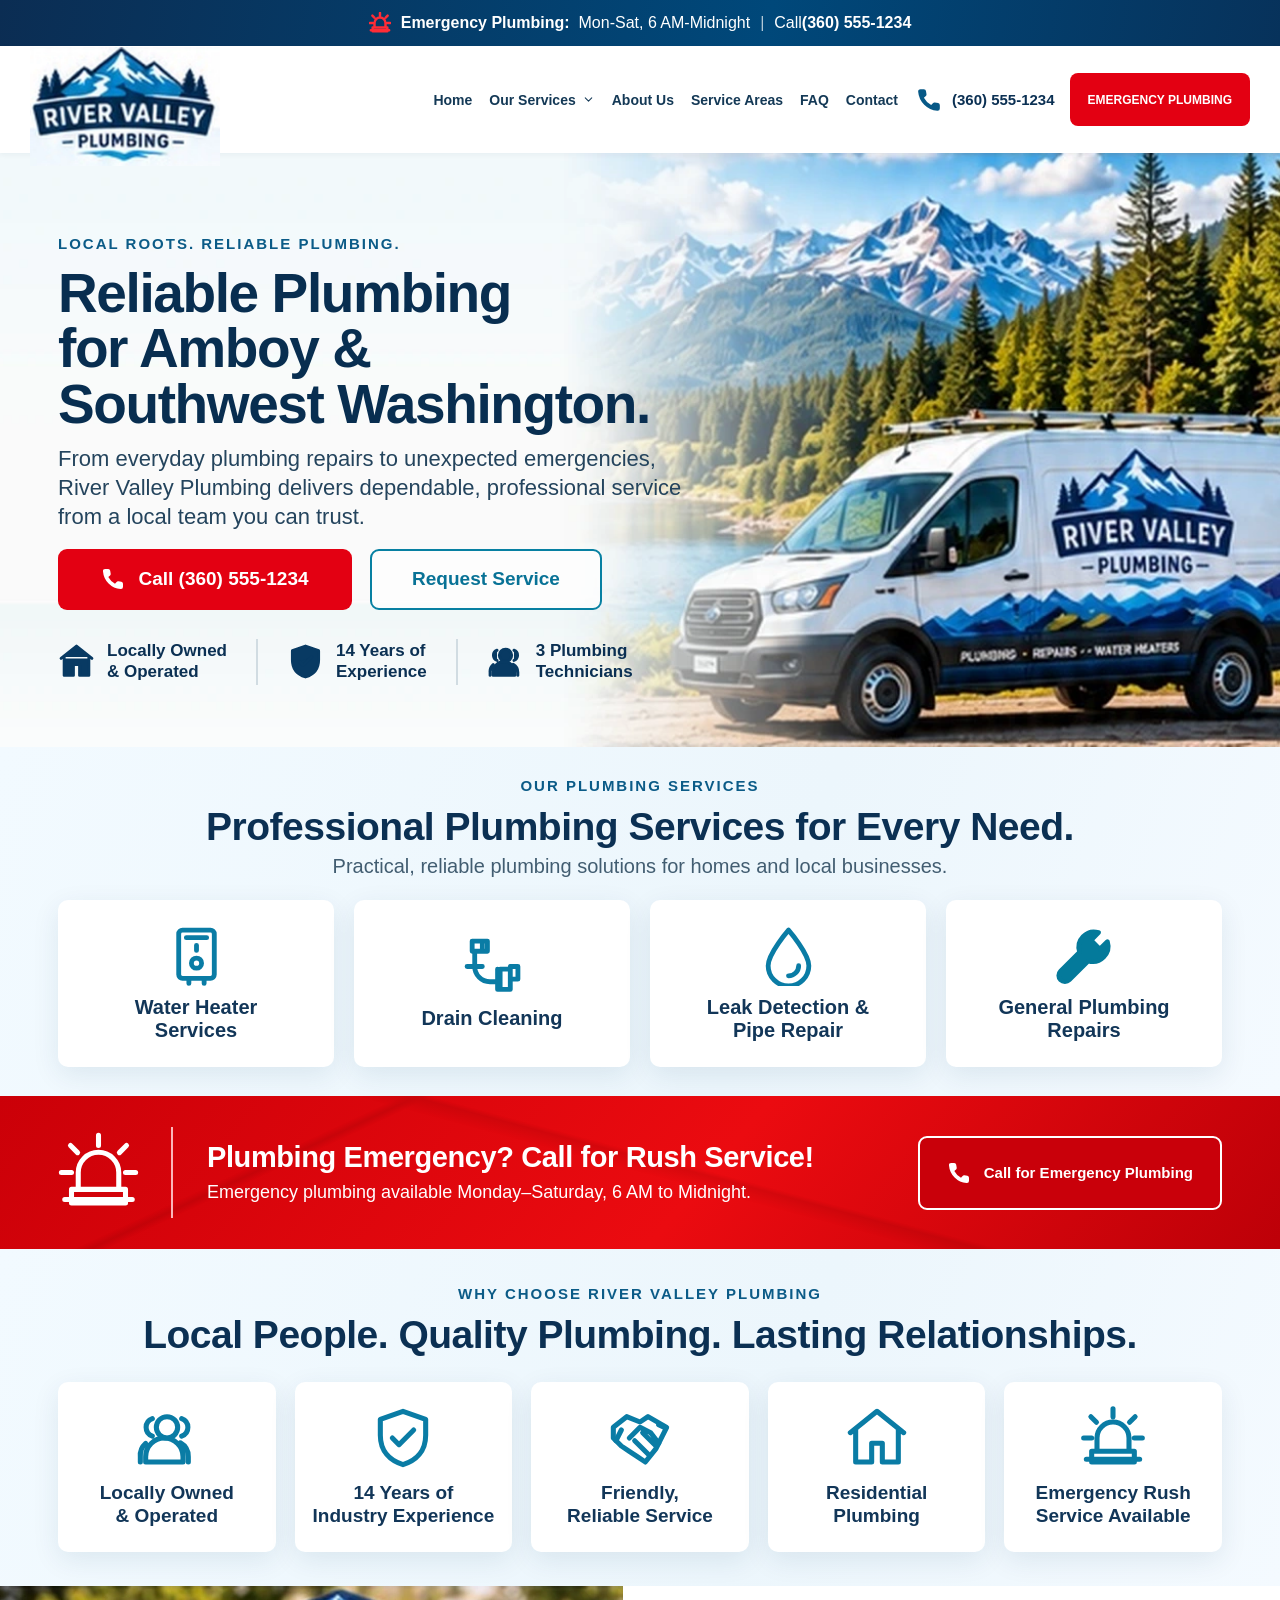
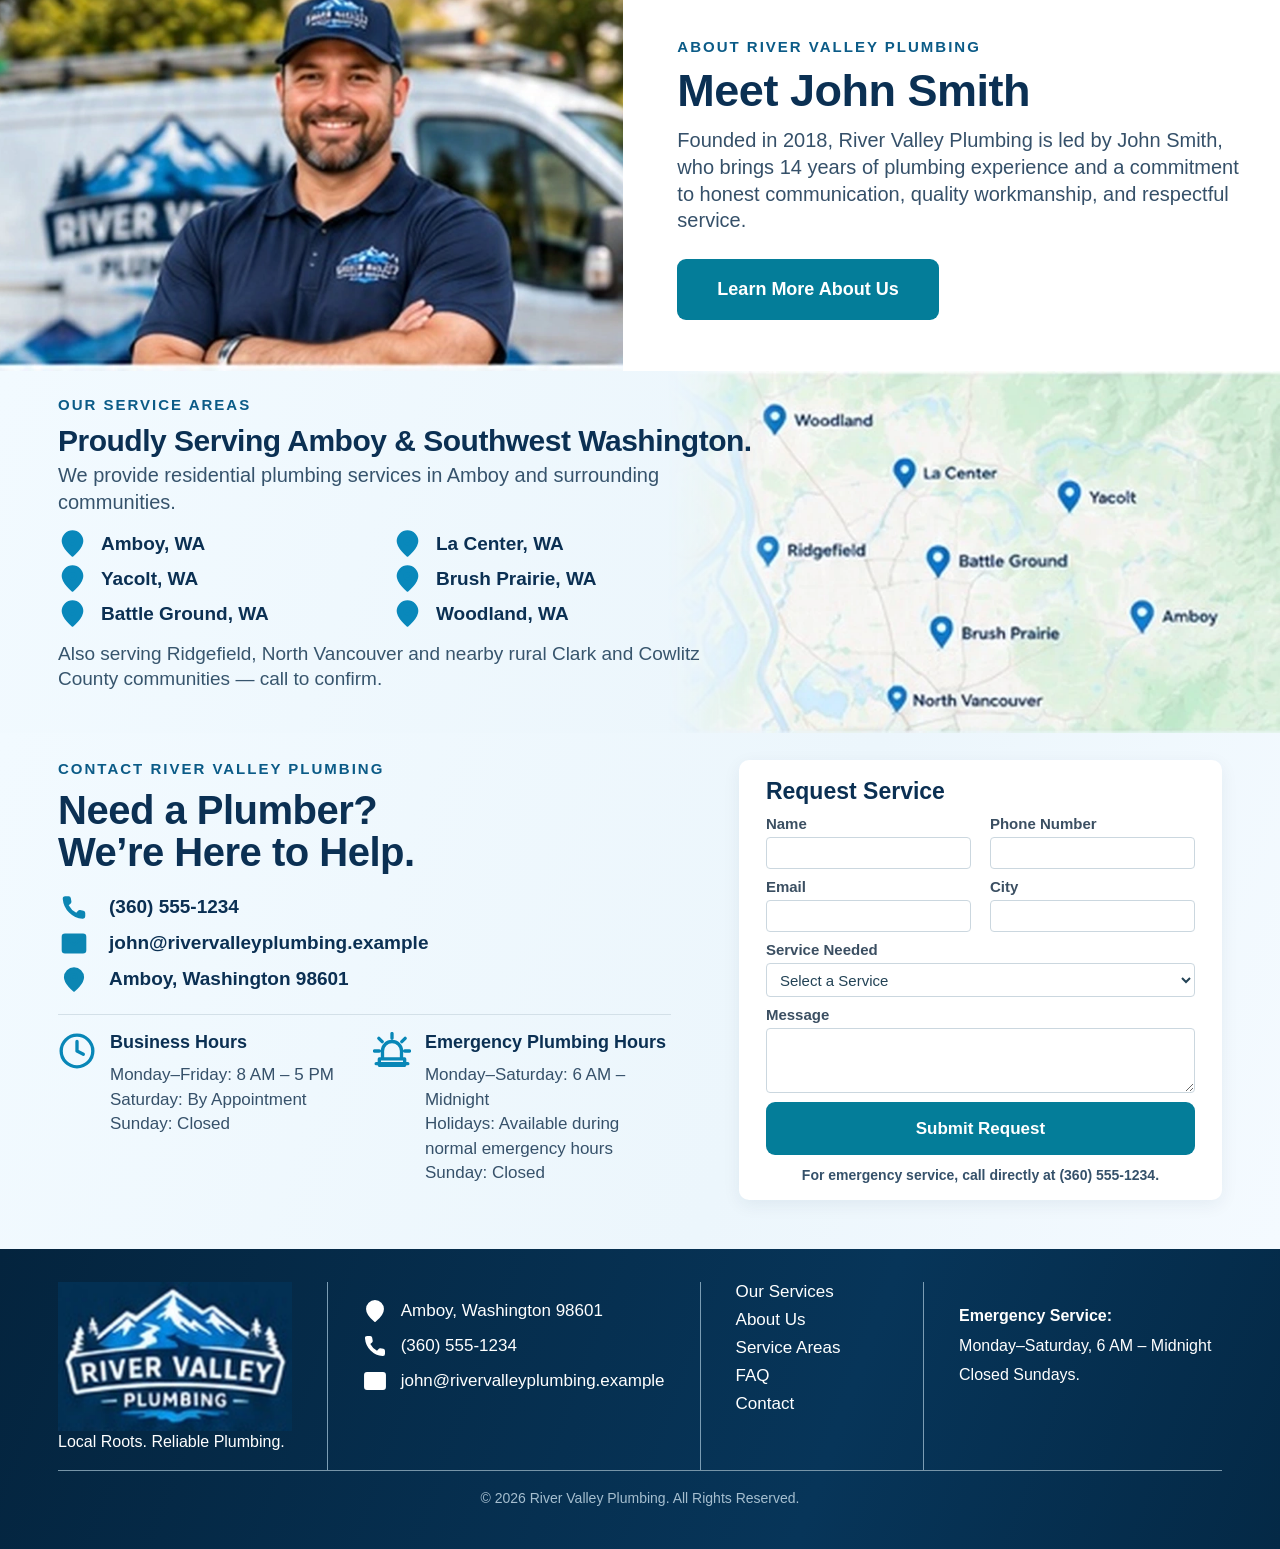
==== public/index.html @ bf72e55c "Add complete 9-page River Valley Plumbing website with SEO" ====
<!doctype html>
<html lang="en">
<head>
  <meta charset="utf-8">
  <meta name="viewport" content="width=device-width, initial-scale=1">
  <meta name="theme-color" content="#07335a">
  <meta name="description" content="River Valley Plumbing provides drain cleaning, water heaters, leak detection, and emergency plumbing in Amboy and Southwest Washington. Free estimates.">
  <title>Plumber in Amboy, WA | River Valley Plumbing</title>
  <link rel="icon" type="image/png" sizes="32x32" href="assets/seo/favicon-32.png">
  <link rel="stylesheet" href="styles.css">
  <script src="script.js" defer></script>
  <!-- Phase 2: search visibility, canonical URL and social sharing -->
  <link rel="canonical" href="https://river-valley-demo.pages.dev/">
  <meta name="robots" content="index, follow, max-image-preview:large">
  <meta name="author" content="River Valley Plumbing">
  <meta property="og:type" content="website">
  <meta property="og:locale" content="en_US">
  <meta property="og:site_name" content="River Valley Plumbing">
  <meta property="og:title" content="Plumber in Amboy, WA | River Valley Plumbing">
  <meta property="og:description" content="River Valley Plumbing provides drain cleaning, water heaters, leak detection, and emergency plumbing in Amboy and Southwest Washington. Free estimates.">
  <meta property="og:url" content="https://river-valley-demo.pages.dev/">
  <meta property="og:image" content="https://river-valley-demo.pages.dev/assets/seo/social-share.jpg">
  <meta property="og:image:secure_url" content="https://river-valley-demo.pages.dev/assets/seo/social-share.jpg">
  <meta property="og:image:width" content="1200">
  <meta property="og:image:height" content="630">
  <meta property="og:image:alt" content="River Valley Plumbing: Local Roots, Reliable Plumbing in Amboy and Southwest Washington">
  <meta name="twitter:card" content="summary_large_image">
  <meta name="twitter:title" content="Plumber in Amboy, WA | River Valley Plumbing">
  <meta name="twitter:description" content="River Valley Plumbing provides drain cleaning, water heaters, leak detection, and emergency plumbing in Amboy and Southwest Washington. Free estimates.">
  <meta name="twitter:image" content="https://river-valley-demo.pages.dev/assets/seo/social-share.jpg">
  <link rel="apple-touch-icon" sizes="180x180" href="assets/seo/apple-touch-icon.png">
  <link rel="preload" as="image" href="assets/shared/hero.webp" fetchpriority="high">
  <script type="application/ld+json">
{
  "@context": "https://schema.org",
  "@graph": [
    {
      "@type": "Organization",
      "@id": "https://river-valley-demo.pages.dev/#organization",
      "name": "River Valley Plumbing",
      "url": "https://river-valley-demo.pages.dev/",
      "logo": {
        "@type": "ImageObject",
        "url": "https://river-valley-demo.pages.dev/assets/seo/brand-logo.png"
      },
      "description": "A plumbing services website for Amboy and Southwest Washington."
    },
    {
      "@type": "WebSite",
      "@id": "https://river-valley-demo.pages.dev/#website",
      "name": "River Valley Plumbing",
      "url": "https://river-valley-demo.pages.dev/",
      "publisher": {
        "@id": "https://river-valley-demo.pages.dev/#organization"
      },
      "inLanguage": "en-US"
    },
    {
      "@type": "WebPage",
      "@id": "https://river-valley-demo.pages.dev/#webpage",
      "url": "https://river-valley-demo.pages.dev/",
      "name": "Plumber in Amboy, WA | River Valley Plumbing",
      "description": "River Valley Plumbing provides drain cleaning, water heaters, leak detection, and emergency plumbing in Amboy and Southwest Washington. Free estimates.",
      "isPartOf": {
        "@id": "https://river-valley-demo.pages.dev/#website"
      },
      "inLanguage": "en-US",
      "primaryImageOfPage": {
        "@type": "ImageObject",
        "url": "https://river-valley-demo.pages.dev/assets/seo/social-share.jpg"
      },
      "about": {
        "@id": "https://river-valley-demo.pages.dev/#organization"
      }
    }
  ]
}
  </script>
</head>
<body>
  <svg aria-hidden="true" class="svg-sprite" xmlns="http://www.w3.org/2000/svg">
    <symbol id="i-phone" viewBox="0 0 24 24"><path d="M22 16.8v3a2.2 2.2 0 0 1-2.4 2.2A19.3 19.3 0 0 1 2 4.4 2.2 2.2 0 0 1 4.2 2h3a2 2 0 0 1 2 1.7l.5 3a2 2 0 0 1-.6 1.7L7.3 10a16 16 0 0 0 6.7 6.7l1.6-1.8a2 2 0 0 1 1.8-.6l3 .5a2 2 0 0 1 1.6 2z" fill="currentColor" stroke="none"/></symbol>
    <symbol id="i-home" viewBox="0 0 24 24"><path d="m2 10 10-8 10 8M4 9v12h6v-7h4v7h6V9"/></symbol>
    <symbol id="i-shield" viewBox="0 0 24 24"><path d="M12 2 3.5 5v6c0 6 3.6 9.5 8.5 11 4.9-1.5 8.5-5 8.5-11V5L12 2Z"/><path d="m8 12 2.5 2.5L16 9"/></symbol>
    <symbol id="i-users" viewBox="0 0 24 24"><circle cx="12" cy="8" r="4"/><path d="M4 21v-2a7 7 0 0 1 14 0v2H4ZM17.5 4.7a3.5 3.5 0 0 1 0 6.6M20 21v-2a6 6 0 0 0-3-5.2M6.5 4.7a3.5 3.5 0 0 0 0 6.6M4 14a6 6 0 0 0-2 5v2"/></symbol>
    <symbol id="i-water-heater" viewBox="0 0 24 24"><rect x="5" y="2" width="14" height="19" rx="1.5"/><path d="M9 21v2m6-2v2M8 5h8M12 8v2"/><circle cx="12" cy="15" r="2"/></symbol>
    <symbol id="i-pipe" viewBox="0 0 24 24"><path d="M4 2h6v4H4zM5 6v6a6 6 0 0 0 6 6h4m0-5h4v8h-4zM8 2v4M14 13v8m5-4h3v-5h-3M2 12h6"/></symbol>
    <symbol id="i-drop" viewBox="0 0 24 24"><path d="M12 2s-8 9.2-8 14a8 8 0 0 0 16 0c0-4.8-8-14-8-14Z"/><path d="M16 16a4 4 0 0 1-4 4"/></symbol>
    <symbol id="i-wrench" viewBox="0 0 24 24"><path d="M21 6.6a6 6 0 0 1-7.5 7.5L6 21.6a2.4 2.4 0 0 1-3.4-3.4l7.5-7.5A6 6 0 0 1 17.5 3l-3 3 3.5 3.5 3-2.9z"/></symbol>
    <symbol id="i-siren" viewBox="0 0 24 24"><path d="M6 17v-5a6 6 0 1 1 12 0v5H6ZM4 21h16v-4H4v4ZM12 1v3M3.7 4l2.1 2.1M20.3 4l-2.1 2.1M1 12h3m16 0h3M2 20h20"/></symbol>
    <symbol id="i-handshake" viewBox="0 0 24 24"><path d="m2 8 5-4 5 2 3-2 7 4-4 8-4 5-3-2-3-2-3-2-3-3V8Z"/><path d="m8 12 4-4 4 2 3 4m-9-1 5 5m-2-8 5 5M5 9l-2 4m18-5-2-1"/></symbol>
    <symbol id="i-pin" viewBox="0 0 24 24"><path d="M20 10c0 5.6-8 12-8 12S4 15.6 4 10a8 8 0 0 1 16 0Z"/><circle cx="12" cy="10" r="2.5"/></symbol>
    <symbol id="i-mail" viewBox="0 0 24 24"><rect x="2" y="4" width="20" height="16" rx="2"/><path d="m3 6 9 7 9-7"/></symbol>
    <symbol id="i-clock" viewBox="0 0 24 24"><circle cx="12" cy="12" r="10"/><path d="M12 6v6l4 2"/></symbol>
    <symbol id="i-menu" viewBox="0 0 24 24"><path d="M4 7h16M4 12h16M4 17h16"/></symbol>
    <symbol id="i-close" viewBox="0 0 24 24"><path d="M5 5 19 19M19 5 5 19"/></symbol>
    <symbol id="i-chevron" viewBox="0 0 24 24"><path d="m6 9 6 6 6-6"/></symbol>
    <symbol id="i-check" viewBox="0 0 24 24"><path d="m4 12 5 5L20 6"/></symbol>
  </svg>

  <div class="top-alert"><svg class="tiny-siren"><use href="#i-siren"></use></svg><strong>Emergency Plumbing:</strong>&nbsp; Mon-Sat, 6 AM-Midnight <span class="top-separator">|</span> Call <a href="tel:+13605551234">(360) 555-1234</a></div>

  <header class="site-header" id="home">
    <div class="nav-container">
      <a href="./" class="logo-link" aria-label="River Valley Plumbing home"><img width="444" height="280" decoding="async" src="assets/shared/logo.webp" alt="River Valley Plumbing" class="header-logo"></a>
      <nav class="desktop-nav" aria-label="Main navigation">
        <a href="./">Home</a>
        <div class="nav-dropdown">
          <button class="dropdown-trigger" aria-expanded="false" aria-haspopup="true">Our Services <svg><use href="#i-chevron"></use></svg></button>
          <div class="dropdown-menu"><a href="services/">All Plumbing Services</a>
            <a href="water-heaters/" data-service="Water Heater Services">Water Heater Services</a>
            <a href="drain-cleaning/" data-service="Drain Cleaning">Drain Cleaning</a>
            <a href="leak-detection/" data-service="Leak Detection & Pipe Repair">Leak Detection &amp; Pipe Repair</a>
            <a href="services/#general-plumbing-repairs" data-service="General Plumbing Repairs">General Plumbing Repairs</a>
          <a href="emergency-plumbing/">Emergency Plumbing</a></div>
        </div>
        <a href="about/">About Us</a>
        <a href="#service-areas">Service Areas</a>
        <a class="nav-text-button" href="faq/">FAQ</a>
        <a href="contact/">Contact</a>
      </nav>
      <div class="nav-actions">
        <a href="tel:+13605551234" class="nav-phone"><svg><use href="#i-phone"></use></svg><span>(360) 555-1234</span></a>
        <a href="tel:+13605551234" class="btn btn-red header-emergency">EMERGENCY PLUMBING</a>
      </div>
      <button type="button" class="menu-toggle" id="menuToggle" aria-label="Open menu" aria-expanded="false"><svg><use href="#i-menu"></use></svg></button>
    </div>
    <nav class="mobile-nav" id="mobileNav" aria-label="Mobile navigation">
      <a href="./">Home</a><a href="services/">Our Services</a><a href="about/">About Us</a><a href="#service-areas">Service Areas</a><a href="faq/">FAQ</a><a href="contact/">Contact</a><a href="tel:+13605551234">Call (360) 555-1234</a>
    </nav>
  </header>

  <main>
    <section class="hero" aria-labelledby="hero-title">
      <div class="hero-content content-width">
        <p class="eyebrow">LOCAL ROOTS. RELIABLE PLUMBING.</p>
        <h1 id="hero-title">Reliable Plumbing<br>for Amboy &amp;<br>Southwest Washington.</h1>
        <p class="hero-description">From everyday plumbing repairs to unexpected emergencies, River Valley Plumbing delivers dependable, professional service from a local team you can trust.</p>
        <div class="hero-buttons"><a class="btn btn-red hero-call" href="tel:+13605551234"><svg><use href="#i-phone"></use></svg>Call (360) 555-1234</a><a class="btn btn-outline" href="#contact">Request Service</a></div>
        <div class="hero-trust">
          <div class="trust-item"><svg><use href="#i-home"></use></svg><span>Locally Owned<br>&amp; Operated</span></div>
          <div class="trust-item"><svg><use href="#i-shield"></use></svg><span>14 Years of<br>Experience</span></div>
          <div class="trust-item"><svg><use href="#i-users"></use></svg><span>3 Plumbing<br>Technicians</span></div>
        </div>
      </div>
    </section>

    <section class="services pale-section" id="services" aria-labelledby="services-title">
      <div class="content-width">
        <div class="section-heading centered"><p class="eyebrow">OUR PLUMBING SERVICES</p><h2 id="services-title">Professional Plumbing Services for Every Need.</h2><p>Practical, reliable plumbing solutions for homes and local businesses.</p></div>
        <div class="service-grid">
          <a class="service-card" href="#contact" data-service="Water Heater Services"><svg class="card-icon"><use href="#i-water-heater"></use></svg><h3>Water Heater<br>Services</h3></a>
          <a class="service-card" href="#contact" data-service="Drain Cleaning"><svg class="card-icon"><use href="#i-pipe"></use></svg><h3>Drain Cleaning</h3></a>
          <a class="service-card" href="#contact" data-service="Leak Detection & Pipe Repair"><svg class="card-icon"><use href="#i-drop"></use></svg><h3>Leak Detection &amp;<br>Pipe Repair</h3></a>
          <a class="service-card" href="#contact" data-service="General Plumbing Repairs"><svg class="card-icon"><use href="#i-wrench"></use></svg><h3>General Plumbing<br>Repairs</h3></a>
        </div>
      </div>
    </section>

    <section class="emergency-band" aria-labelledby="emergency-title"><div class="content-width emergency-inner">
      <svg class="emergency-symbol"><use href="#i-siren"></use></svg>
      <div class="emergency-copy"><h2 id="emergency-title">Plumbing Emergency? Call for Rush Service!</h2><p>Emergency plumbing available Monday–Saturday, 6 AM to Midnight.</p></div>
      <a class="btn btn-emergency-outline" href="tel:+13605551234"><svg><use href="#i-phone"></use></svg>Call for Emergency Plumbing</a>
    </div></section>

    <section class="why pale-section" aria-labelledby="why-title"><div class="content-width">
      <div class="section-heading centered"><p class="eyebrow">WHY CHOOSE RIVER VALLEY PLUMBING</p><h2 id="why-title">Local People. Quality Plumbing. Lasting Relationships.</h2></div>
      <div class="benefits-grid">
        <div class="benefit-card"><svg class="card-icon"><use href="#i-users"></use></svg><h3>Locally Owned<br>&amp; Operated</h3></div>
        <div class="benefit-card"><svg class="card-icon"><use href="#i-shield"></use></svg><h3>14 Years of<br>Industry Experience</h3></div>
        <div class="benefit-card"><svg class="card-icon"><use href="#i-handshake"></use></svg><h3>Friendly,<br>Reliable Service</h3></div>
        <div class="benefit-card"><svg class="card-icon"><use href="#i-home"></use></svg><h3>Residential<br>Plumbing</h3></div>
        <div class="benefit-card"><svg class="card-icon"><use href="#i-siren"></use></svg><h3>Emergency Rush<br>Service Available</h3></div>
      </div>
    </div></section>

    <section class="about" id="about" aria-labelledby="about-title">
      <div class="about-image" role="img" aria-label="River Valley Plumbing owner standing in front of a branded plumbing van"></div>
      <div class="about-content"><p class="eyebrow">ABOUT RIVER VALLEY PLUMBING</p><h2 id="about-title">Meet John Smith</h2><p>Founded in 2018, River Valley Plumbing is led by John Smith, who brings 14 years of plumbing experience and a commitment to honest communication, quality workmanship, and respectful service.</p><a class="btn btn-teal" href="about/">Learn More About Us</a></div>
    </section>

    <section class="areas pale-section" id="service-areas" aria-labelledby="areas-title"><div class="areas-map" aria-hidden="true"></div><div class="content-width areas-content">
      <p class="eyebrow">OUR SERVICE AREAS</p><h2 id="areas-title">Proudly Serving Amboy &amp; Southwest Washington.</h2>
      <p class="areas-intro">We provide residential plumbing services in Amboy and surrounding communities.</p>
      <div class="city-list">
        <div><svg><use href="#i-pin"></use></svg>Amboy, WA</div>
        <div><svg><use href="#i-pin"></use></svg>Yacolt, WA</div>
        <div><svg><use href="#i-pin"></use></svg>Battle Ground, WA</div>
        <div><svg><use href="#i-pin"></use></svg>La Center, WA</div>
        <div><svg><use href="#i-pin"></use></svg>Brush Prairie, WA</div>
        <div><svg><use href="#i-pin"></use></svg>Woodland, WA</div>
      </div>
      <p class="areas-footnote">Also serving Ridgefield, North Vancouver and nearby rural Clark and Cowlitz County communities — call to confirm.</p>
    </div></section>

    <section class="contact pale-section" id="contact" aria-labelledby="contact-title"><div class="content-width contact-grid">
      <div class="contact-info">
        <p class="eyebrow">CONTACT RIVER VALLEY PLUMBING</p><h2 id="contact-title">Need a Plumber?<br>We’re Here to Help.</h2>
        <div class="contact-links"><a href="tel:+13605551234"><svg><use href="#i-phone"></use></svg><strong>(360) 555-1234</strong></a><a href="mailto:john@rivervalleyplumbing.example"><svg><use href="#i-mail"></use></svg>john@rivervalleyplumbing.example</a><div><svg><use href="#i-pin"></use></svg>Amboy, Washington 98601</div></div>
        <div class="hours-grid">
          <div class="hours-group"><svg class="hours-icon"><use href="#i-clock"></use></svg><div><h3>Business Hours</h3><p>Monday–Friday: 8 AM – 5 PM<br>Saturday: By Appointment<br>Sunday: Closed</p></div></div>
          <div class="hours-group"><svg class="hours-icon"><use href="#i-siren"></use></svg><div><h3>Emergency Plumbing Hours</h3><p>Monday–Saturday: 6 AM – Midnight<br>Holidays: Available during normal emergency hours<br>Sunday: Closed</p></div></div>
        </div>
      </div>
      <form class="service-form" id="serviceForm" novalidate><h3>Request Service</h3>
        <div class="form-grid"><label> Name <input type="text" name="name" autocomplete="name" required placeholder="" maxlength="100"></label><label> Phone Number <input type="tel" name="phone" autocomplete="tel" required maxlength="40"></label><label> Email <input type="email" name="email" autocomplete="email" required maxlength="120"></label><label> City <input type="text" name="city" autocomplete="address-level2" required maxlength="100"></label></div>
        <label>Service Needed <select name="service" id="serviceSelect" required><option value="">Select a Service</option><option>Water Heater Services</option><option>Drain Cleaning</option><option>Leak Detection &amp; Pipe Repair</option><option>General Plumbing Repairs</option><option>Emergency Plumbing</option><option>Other Plumbing Service</option></select></label>
        <label>Message <textarea name="message" rows="3" placeholder="" maxlength="2000"></textarea></label>
        <button class="btn btn-teal form-submit" type="submit">Submit Request</button>
        <p class="form-footnote">For emergency service, call directly at <a href="tel:+13605551234">(360) 555-1234.</a></p>
        <p class="form-status" id="formStatus" role="status" aria-live="polite"></p>
      </form>
    </div></section>
  </main>

  <footer class="footer"><div class="content-width">
    <div class="footer-top">
      <div class="footer-brand"><a href="./"><img width="476" height="304" decoding="async" src="assets/shared/footer-logo.webp" alt="River Valley Plumbing"></a><p>Local Roots. Reliable Plumbing.</p></div>
      <div class="footer-contact"><div><svg><use href="#i-pin"></use></svg>Amboy, Washington 98601</div><a href="tel:+13605551234"><svg><use href="#i-phone"></use></svg>(360) 555-1234</a><a href="mailto:john@rivervalleyplumbing.example"><svg><use href="#i-mail"></use></svg>john@rivervalleyplumbing.example</a></div>
      <div class="footer-links"><a href="services/">Our Services</a><a href="about/">About Us</a><a href="#service-areas">Service Areas</a><a href="faq/">FAQ</a><a href="contact/">Contact</a></div>
      <div class="footer-hours"><strong>Emergency Service:</strong><span>Monday–Saturday, 6 AM – Midnight</span><span>Closed Sundays.</span></div>
    </div>
    <div class="footer-bottom">© 2026 River Valley Plumbing. All Rights Reserved.</div>
  </div></footer>

  <dialog id="faq-dialog" class="info-dialog"><button class="dialog-close" aria-label="Close" data-close-modal><svg><use href="#i-close"></use></svg></button><p class="eyebrow">FREQUENTLY ASKED QUESTIONS</p><h2>How Can We Help?</h2><details><summary>What areas do you serve?</summary><p>We provide residential plumbing services in Amboy, Yacolt, Battle Ground, La Center, Brush Prairie, Woodland, Ridgefield, North Vancouver and nearby communities. Call to confirm your address.</p></details><details><summary>Do you offer emergency plumbing?</summary><p>Yes. Emergency rush service is available Monday–Saturday from 6 AM until midnight. Call (360) 555-1234 for urgent assistance.</p></details><details><summary>What kinds of plumbing do you handle?</summary><p>Our services include water heaters, drain cleaning, leak detection, pipe repair and general residential plumbing repairs.</p></details><div class="dialog-actions"><a class="btn btn-teal" href="#contact" data-close-modal>Request Service</a></div></dialog>
  <dialog id="about-dialog" class="info-dialog"><button class="dialog-close" aria-label="Close" data-close-modal><svg><use href="#i-close"></use></svg></button><p class="eyebrow">ABOUT RIVER VALLEY PLUMBING</p><h2>Local Roots. Reliable Plumbing.</h2><p>Founded in 2018 and led by John Smith, River Valley Plumbing brings 14 years of industry experience to homes across Amboy and Southwest Washington.</p><p>We value honest communication, quality workmanship and treating every customer with respect.</p><div class="dialog-actions"><a class="btn btn-teal" href="#contact" data-close-modal>Request Service</a></div></dialog>
</body>
</html>
---- public/styles.css ----
:root{--navy:#082f52;--deep:#062a4b;--blue:#0b5380;--teal:#067a98;--red:#db000d;--light:#edf7fc;--text:#0b3053;--muted:#355169;--shadow:0 8px 28px rgba(12,59,93,.09)}
*,*::before,*::after{box-sizing:border-box}html{scroll-behavior:smooth;scroll-padding-top:115px}body{margin:0;background:#f3f9fc;color:var(--text);font-family:Cabin,"Trebuchet MS",Arial,sans-serif;font-size:19px;-webkit-font-smoothing:antialiased}a{color:inherit;text-decoration:none}button,input,textarea,select{font:inherit}button{cursor:pointer}button:focus-visible,a:focus-visible,input:focus-visible,select:focus-visible,textarea:focus-visible,summary:focus-visible{outline:3px solid #149bda;outline-offset:3px}svg{display:inline-block;fill:none;stroke:currentColor;stroke-linecap:round;stroke-linejoin:round;stroke-width:1.9;flex:none}.svg-sprite{width:0;height:0;position:absolute;overflow:hidden}.content-width{max-width:1324px;width:calc(100% - 116px);margin-inline:auto}.eyebrow{font-size:15px;letter-spacing:2px;color:#0b5b87;font-weight:800;line-height:1.25;margin:0 0 10px}.btn{display:inline-flex;align-items:center;justify-content:center;gap:13px;border:2px solid transparent;border-radius:9px;font-weight:800;white-space:nowrap;text-align:center;transition:transform .17s,box-shadow .17s,background .17s;min-height:61px;padding:15px 28px;font-size:19px}.btn:hover{transform:translateY(-2px);box-shadow:0 7px 15px #062a4b25}.btn svg{height:24px;width:24px}.btn-red{color:#fff;background:#e30012}.btn-red:hover{background:#bc000c}.btn-outline{color:#087296;border-color:#0780a2;background:#ffffffb8}.btn-outline:hover{background:#fff}.btn-teal{color:#fff;background:#047d99}.btn-teal:hover{background:#03617a}h1,h2,h3,p{margin-top:0}h2{font-size:39px;line-height:1.08;font-weight:900;letter-spacing:-.5px;margin-bottom:10px}.top-alert{height:46px;display:flex;align-items:center;justify-content:center;background:linear-gradient(100deg,#0b2d53,#00487a 60%,#07325b);color:white;font-size:16px;font-weight:500}.top-alert strong{font-weight:800}.top-alert a{font-weight:800}.top-separator{margin:0 10px;opacity:.7}.tiny-siren{width:22px;height:22px;color:#ff2c36;margin-right:10px;stroke-width:2.7}.site-header{height:107px;background:#fff;position:relative;z-index:20;box-shadow:0 2px 5px #0830470c}.nav-container{height:100%;width:calc(100% - 60px);margin-inline:auto;max-width:1375px;display:flex;align-items:center;justify-content:space-between;gap:18px}.logo-link{display:flex;align-items:center;flex:0 0 auto}.header-logo{width:225px;height:auto;display:block;margin-top:14px}.desktop-nav{height:100%;display:flex;align-items:center;gap:29px;margin-left:auto;white-space:nowrap}.desktop-nav a,.nav-text-button,.dropdown-trigger{font-size:16px;font-weight:800;color:#143956;background:none;border:0;padding:0}.desktop-nav a:hover,.nav-text-button:hover,.dropdown-trigger:hover{color:#047b9e}.dropdown-trigger{display:flex;align-items:center;gap:6px}.dropdown-trigger svg{width:13px;height:13px}.nav-dropdown{position:relative}.dropdown-menu{position:absolute;z-index:30;top:31px;left:-16px;width:280px;background:#fff;border:1px solid #e5ebef;box-shadow:var(--shadow);border-radius:8px;padding:13px;display:none;flex-direction:column;gap:0}.nav-dropdown:hover .dropdown-menu,.nav-dropdown:focus-within .dropdown-menu,.nav-dropdown.open .dropdown-menu{display:flex}.dropdown-menu a{display:block;padding:11px;font-size:15px;border-radius:4px}.dropdown-menu a:hover{background:#eef8fc}.nav-actions{display:flex;align-items:center;gap:23px}.nav-phone{display:flex;align-items:center;gap:10px;white-space:nowrap;font-weight:900;font-size:18px}.nav-phone svg{height:26px;width:26px;color:#075987;fill:#075987;stroke:#075987}.header-emergency{font-size:15px;min-height:53px;border-radius:8px;padding:14px 24px}.menu-toggle,.mobile-nav{display:none}
/* Large hero image reconstructed from the provided reference. */
.hero{position:relative;min-height:594px;background:#eaf4f9 url('assets/shared/hero.webp') center center / cover no-repeat;overflow:hidden}.hero-content{position:relative;padding-top:82px}.hero h1{font-size:55px;line-height:1.01;letter-spacing:-1.4px;font-weight:900;margin:12px 0 13px;max-width:755px;color:#082e50}.hero-description{font-size:22px;line-height:1.31;max-width:640px;margin:0 0 17px;color:#24445d;font-weight:500}.hero-buttons{display:flex;gap:18px;align-items:center}.hero-call{min-width:294px}.hero-buttons .btn-outline{min-width:232px}.hero-trust{display:flex;gap:0;margin-top:29px;align-items:center}.trust-item{display:flex;gap:12px;align-items:center;padding:0 29px;border-right:2px solid #d1dce2;min-height:46px;font-weight:700;line-height:1.2;font-size:17px}.trust-item:first-child{padding-left:0}.trust-item:last-child{border:0}.trust-item svg{height:37px;width:37px;fill:#083a63;stroke:#083a63}
.pale-section{background:linear-gradient(110deg,#f2faff,#ecf6fc 60%,#f4faff)}.services{height:349px;padding:30px 0 24px}.section-heading.centered{text-align:center}.section-heading .eyebrow{margin-bottom:10px}.section-heading h2{margin:0 0 7px}.section-heading p:not(.eyebrow){font-size:20px;margin-bottom:0;color:#425d71}.service-grid{display:grid;grid-template-columns:repeat(4,minmax(0,1fr));gap:20px;margin-top:22px}.service-card,.benefit-card{display:flex;flex-direction:column;align-items:center;justify-content:center;background:#fff;border-radius:10px;box-shadow:var(--shadow);text-align:center;color:#123658}.service-card{height:167px;transition:transform .2s,box-shadow .2s}.service-card:hover{transform:translateY(-4px);box-shadow:0 10px 24px #0e507c24}.card-icon{width:61px;height:61px;stroke:#0a7ca5;stroke-width:1.9;margin-bottom:10px}.service-card:nth-child(4) .card-icon{fill:#047a9b;stroke:#047a9b}.service-card h3,.benefit-card h3{font-size:20px;line-height:1.16;font-weight:900;margin:0}
.emergency-band{height:153px;color:#fff;background:linear-gradient(130deg,#cb0008,#eb0b10 55%,#bd0008);position:relative;overflow:hidden}.emergency-band::after{content:"";position:absolute;inset:0;pointer-events:none;opacity:.15;background:linear-gradient(155deg,transparent 25%,#610000 26%,transparent 27%),linear-gradient(15deg,transparent 50%,#720000 53%,transparent 54%)}.emergency-inner{height:100%;display:flex;align-items:center;position:relative;z-index:1;gap:34px}.emergency-symbol{width:137px;height:91px;stroke:#fff;stroke-width:1.5;padding-right:32px;border-right:2px solid #fbb6ba}.emergency-copy{flex:1}.emergency-copy h2{font-size:34px;letter-spacing:-.4px;margin:0 0 8px;white-space:nowrap;color:white}.emergency-copy p{font-size:22px;font-weight:500;margin:0;color:#fff}.btn-emergency-outline{border-color:white;color:white;background:#c9000a;min-height:74px;font-size:18px;padding:15px 27px}.btn-emergency-outline:hover{background:#ab000a}
.why{height:337px;padding:36px 0 30px}.why .section-heading h2{margin:0}.benefits-grid{display:grid;grid-template-columns:repeat(5,minmax(0,1fr));gap:19px;margin-top:26px}.benefit-card{height:170px}.benefit-card .card-icon{margin-bottom:11px;width:64px;height:64px}.benefit-card h3{font-size:19px;line-height:1.24}
.about{height:385px;display:grid;grid-template-columns:48.7% 51.3%;background:#fff}.about-image{background:url('assets/owner.webp') center 42% / cover no-repeat;min-width:0}.about-content{padding:41px 65px 40px 54px;align-self:center;max-width:810px}.about-content h2{font-size:45px;margin:9px 0 12px}.about-content>p:not(.eyebrow){font-size:22px;line-height:1.33;color:#355069;max-width:680px;margin:0 0 25px}.about-content .btn{font-size:18px;min-height:61px;padding:13px 38px}
.areas{height:362px;position:relative;overflow:hidden}.areas-map{position:absolute;inset:0 0 0 52%;background:url('assets/service-map.webp') center center / cover no-repeat;mask-image:linear-gradient(90deg,transparent 0%,black 18%);-webkit-mask-image:linear-gradient(90deg,transparent 0%,black 18%)}.areas-content{position:relative;z-index:1;padding-top:25px;pointer-events:none}.areas-content>*{pointer-events:auto}.areas h2{font-size:34px;margin:0 0 5px;white-space:nowrap}.areas-intro{font-size:20px;line-height:1.35;color:#36536c;max-width:640px;margin:0 0 13px}.city-list{display:grid;grid-template-columns:repeat(2,1fr);grid-auto-flow:column;grid-template-rows:repeat(3,1fr);row-gap:6px;column-gap:40px;width:630px;font-size:19px;font-weight:700}.city-list div{display:flex;align-items:center;gap:14px}.city-list svg{width:29px;height:29px;color:#078ac0;fill:#0988bb;stroke:#0988bb}.city-list svg circle{fill:#fff;stroke:#fff}.areas-footnote{font-size:19px;line-height:1.32;color:#37556d;max-width:645px;margin:13px 0 0}
.contact{height:516px;padding:27px 0 23px}.contact-grid{display:grid;grid-template-columns:1.18fr .93fr;gap:68px;align-items:start}.contact-info .eyebrow{margin-bottom:10px}.contact-info h2{font-size:40px;line-height:1.05;margin:0 0 21px}.contact-links{display:flex;flex-direction:column;gap:9px;font-size:19px;font-weight:700;margin-bottom:21px}.contact-links>a,.contact-links>div{display:flex;align-items:center;gap:19px}.contact-links svg{width:32px;height:27px;color:#0c86b3;fill:#0c86b3;stroke:#0c86b3}.contact-links svg path{stroke-width:1.7}.contact-links>a:hover{color:#007ea7}.hours-grid{display:grid;grid-template-columns:1fr 1fr;border-top:1px solid #d3e0e8;padding-top:17px;gap:17px}.hours-group{display:flex;gap:14px}.hours-icon{height:38px;width:38px;color:#0887b7;stroke-width:2.1}.hours-group h3{font-size:18px;line-height:1.2;margin:0 0 10px;font-weight:900}.hours-group p{font-size:17px;line-height:1.44;margin:0;color:#36516a}.service-form{border-radius:10px;background:#fff;padding:18px 27px 17px;box-shadow:0 5px 18px #0b335011;min-width:0}.service-form h3{font-size:23px;margin:0 0 10px;font-weight:900}.service-form label{display:block;color:#3b4f62;font-size:15px;font-weight:600;margin-bottom:9px}.service-form input,.service-form select,.service-form textarea{display:block;width:100%;background:white;border:1px solid #cbd7df;border-radius:4px;color:#234356;font-weight:500;font-size:15px;padding:5px 9px;margin-top:5px;min-height:32px}.service-form textarea{resize:vertical;min-height:65px}.service-form select{min-height:34px}.form-grid{display:grid;grid-template-columns:repeat(2,minmax(0,1fr));column-gap:19px}.form-submit{width:100%;min-height:53px;font-size:17px;padding:10px}.form-footnote{text-align:center;font-size:14px;font-weight:800;margin:12px 0 0;color:#35516a}.form-footnote a:hover{text-decoration:underline}.form-status{font-size:14px;margin:7px 0 0;color:#04617e;line-height:1.3}.form-status:empty{display:none}.form-status.error{color:#bb000a}input[aria-invalid="true"],textarea[aria-invalid="true"],select[aria-invalid="true"]{border-color:#d20010}
.footer{height:300px;background:linear-gradient(110deg,#04243e,#073559 65%,#042946);color:#fff;padding:33px 0 0}.footer-top{display:grid;grid-template-columns:1.05fr 1.4fr .87fr 1.16fr;gap:0;min-height:188px}.footer-top>div{padding:0 35px;border-right:1px solid #7b9db4}.footer-top>div:first-child{padding-left:0}.footer-top>div:last-child{border:0;padding-right:0}.footer-brand img{display:block;width:240px;height:auto;max-width:100%}.footer-brand p{font-size:16px;margin:2px 0 0;white-space:nowrap}.footer-contact{display:flex;flex-direction:column;gap:11px;padding-top:17px!important;font-size:17px}.footer-contact>div,.footer-contact>a{display:flex;gap:14px;align-items:center}.footer-contact svg{width:24px;height:24px;color:#fff;fill:#fff;stroke:#fff}.footer-contact a:hover,.footer-links a:hover,.footer-links button:hover{color:#9de0ff}.footer-links{display:flex;flex-direction:column;gap:8px;font-size:17px}.footer-links button{font-size:inherit;display:block;background:none;border:0;padding:0;text-align:left;color:inherit}.footer-hours{display:flex;flex-direction:column;font-size:16px;line-height:1.85;padding-top:19px!important}.footer-hours strong{font-weight:900}.footer-bottom{border-top:1px solid #7795a8;text-align:center;padding-top:19px;font-size:14px;color:#a5becf}
.info-dialog{position:fixed;max-width:560px;width:calc(100% - 32px);border:0;border-radius:14px;padding:38px;background:white;color:#153958;box-shadow:0 20px 70px #001e3470}.info-dialog::backdrop{background:#001b32a8;backdrop-filter:blur(2px)}.info-dialog h2{font-size:32px;margin:8px 0 24px}.info-dialog p:not(.eyebrow){font-size:17px;line-height:1.5}.info-dialog details{padding:16px 0;border-top:1px solid #d9e5e9}.info-dialog summary{font-weight:800;cursor:pointer;font-size:18px}.info-dialog details p{margin:13px 0 0}.info-dialog .dialog-actions{margin-top:23px}.dialog-close{position:absolute;right:16px;top:14px;border:0;background:#ecf6fa;border-radius:50%;width:38px;height:38px;color:#134d6a;display:grid;place-items:center}.dialog-close svg{width:20px;height:20px}
@media(max-width:1290px) and (min-width:901px){.desktop-nav{gap:17px}.desktop-nav a,.nav-text-button,.dropdown-trigger{font-size:14px}.nav-phone{font-size:15px}.header-emergency{font-size:12px;padding:12px 16px}.header-logo{width:190px}.nav-actions{gap:15px}.emergency-copy h2{font-size:29px}.emergency-copy p{font-size:18px}.emergency-symbol{width:115px}.btn-emergency-outline{font-size:15px}.about-content{padding-right:25px}.about-content>p:not(.eyebrow){font-size:20px}.areas h2{font-size:30px}}
@media(max-width:900px){html{scroll-padding-top:80px}.content-width{width:calc(100% - 44px)}.top-alert{height:auto;min-height:32px;text-align:center;font-size:11px;padding:7px 10px}.tiny-siren{width:16px;height:16px;margin-right:6px}.top-separator{margin:0 4px}.site-header{height:79px}.nav-container{width:calc(100% - 30px)}.header-logo{width:145px;margin-top:2px}.desktop-nav,.nav-actions{display:none}.menu-toggle{display:flex;align-items:center;justify-content:center;width:43px;height:43px;background:#edf7fb;border:0;border-radius:8px;color:#073b61}.menu-toggle svg{height:27px;width:27px}.mobile-nav{display:none;position:absolute;top:100%;left:0;right:0;padding:8px 22px 19px;box-shadow:0 10px 25px #00274430;background:white;flex-direction:column;gap:0}.mobile-nav.open{display:flex}.mobile-nav a,.mobile-nav button{display:block;color:#123957;font-size:17px;font-weight:800;padding:12px 5px;text-align:left;background:none;border:0;border-bottom:1px solid #e7eff4}.hero{min-height:550px;background-position:57% center}.hero::before{content:"";position:absolute;inset:0;background:linear-gradient(90deg,rgba(247,251,253,.98) 0%,rgba(247,251,253,.93) 44%,rgba(247,251,253,.22) 100%)}.hero-content{padding-top:60px}.eyebrow{font-size:11px;letter-spacing:1.25px}.hero h1{font-size:clamp(29px,5vw,45px);max-width:640px;letter-spacing:-.7px;margin:11px 0}.hero-description{font-size:16px;max-width:520px}.btn{min-height:48px;font-size:15px;padding:11px 15px;border-radius:6px}.hero-call,.hero-buttons .btn-outline{min-width:0}.hero-buttons{gap:10px}.hero-trust{margin-top:28px}.trust-item{font-size:13px;padding:0 10px;gap:6px}.trust-item svg{height:27px;width:27px}.services,.why,.areas,.contact,.footer,.about,.emergency-band{height:auto}.services{padding:36px 0 43px}.section-heading h2,.why h2{font-size:clamp(24px,4vw,34px)}.section-heading p:not(.eyebrow){font-size:16px}.service-grid{gap:12px;grid-template-columns:repeat(2,1fr);margin-top:25px}.service-card{height:155px}.service-card h3{font-size:17px}.card-icon{width:49px;height:49px}.emergency-band{padding:25px 0}.emergency-inner{gap:15px}.emergency-symbol{width:61px;height:62px;padding-right:11px}.emergency-copy h2{font-size:23px;white-space:normal}.emergency-copy p{font-size:15px}.btn-emergency-outline{font-size:13px;min-height:52px;padding:10px}.why{padding:36px 0 43px}.benefits-grid{grid-template-columns:repeat(3,minmax(0,1fr));gap:13px}.benefit-card{height:140px}.benefit-card h3{font-size:15px}.benefit-card .card-icon{width:46px;height:46px}.about{grid-template-columns:45% 55%;min-height:310px}.about-content{padding:22px}.about-content h2{font-size:32px}.about-content>p:not(.eyebrow){font-size:16px}.about-content .btn{font-size:14px;min-height:47px;padding:10px 17px}.areas{min-height:350px;padding-bottom:31px}.areas-content{padding-top:33px}.areas h2{font-size:26px;white-space:normal;max-width:540px}.areas-intro,.areas-footnote{font-size:16px;max-width:510px}.city-list{font-size:15px;max-width:480px;width:90%}.city-list svg{width:23px;height:23px}.areas-map{inset:0 0 0 48%;opacity:.4}.contact{padding:38px 0}.contact-grid{grid-template-columns:1fr 1fr;gap:22px}.contact-info h2{font-size:33px}.contact-links{font-size:14px}.contact-links svg{width:21px;height:21px}.hours-grid{grid-template-columns:1fr;gap:13px}.hours-group h3{font-size:15px}.hours-group p{font-size:13px}.hours-icon{width:27px;height:27px}.service-form{padding:17px}.service-form h3{font-size:20px}.footer{padding:30px 0}.footer-top{grid-template-columns:1fr 1fr;row-gap:20px}.footer-top>div{padding:0 15px!important;border:0}.footer-top>div:nth-child(odd){padding-left:0!important}.footer-brand img{width:188px}.footer-brand p,.footer-contact,.footer-links,.footer-hours{font-size:13px}.footer-contact{gap:7px}.footer-bottom{margin-top:24px;font-size:12px}}
@media(max-width:580px){.hero{min-height:580px;background-position:64% center}.hero::before{background:linear-gradient(90deg,rgba(248,251,253,.98),rgba(248,251,253,.92) 56%,rgba(248,251,253,.54))}.hero-content{padding-top:53px}.hero h1{font-size:35px;line-height:1.1}.hero-description{font-size:16px;max-width:380px;line-height:1.43}.hero-buttons{flex-wrap:wrap}.hero-buttons .btn{font-size:14px}.hero-trust{width:100%;margin-top:35px;justify-content:space-between}.trust-item{flex-direction:column;text-align:center;font-size:10px;padding:0 7px;min-width:0;gap:7px}.trust-item svg{width:29px;height:29px}.service-grid{gap:12px}.service-card{height:139px}.service-card h3{font-size:15px}.emergency-inner{display:grid;grid-template-columns:58px 1fr;gap:14px}.emergency-symbol{grid-row:span 1;padding-right:10px}.emergency-copy h2{font-size:21px}.emergency-copy p{font-size:14px}.emergency-inner .btn{grid-column:1/-1;justify-self:center;width:100%}.benefits-grid{grid-template-columns:repeat(2,1fr)}.benefit-card{height:135px}.benefit-card:last-child{grid-column:1/-1}.about{display:flex;flex-direction:column}.about-image{height:255px;background-position:center 40%}.about-content{padding:33px 22px 37px}.about-content h2{font-size:34px}.areas{min-height:430px}.areas-map{inset:0;opacity:.2;-webkit-mask-image:linear-gradient(180deg,transparent 0%,black 35%);mask-image:linear-gradient(180deg,transparent 0%,black 35%)}.areas h2{font-size:27px}.areas-intro,.areas-footnote{font-size:15px}.city-list{font-size:14px;width:100%;column-gap:8px}.city-list div{gap:6px}.city-list svg{width:18px;height:18px}.contact-grid{grid-template-columns:1fr;gap:32px}.contact-info h2{font-size:33px}.contact-links{font-size:16px}.hours-grid{grid-template-columns:1fr 1fr}.hours-group h3{font-size:14px}.hours-group p{font-size:12px}.service-form{padding:20px}.service-form label{font-size:13px}.footer-top{grid-template-columns:1fr 1fr}.footer-brand img{width:170px}.footer-contact{font-size:11px;overflow-wrap:anywhere}.footer-contact svg{width:15px;height:15px}.footer-contact>div,.footer-contact>a{gap:6px}.footer-hours{font-size:12px}.footer-bottom{font-size:11px}}
@media(max-width:360px){.hero h1{font-size:30px}.hero-description{font-size:14px}.hero-buttons .btn{font-size:12px}.areas h2{font-size:24px}.hours-grid{grid-template-columns:1fr}.top-alert{font-size:9px}}
@media(prefers-reduced-motion:reduce){html{scroll-behavior:auto}*,*::before,*::after{animation-duration:.01ms!important;transition-duration:.01ms!important}}

/* Desktop header alignment follows the reference's left-anchored navigation. */
@media(min-width:1291px){.nav-container{width:calc(100% - 76px);max-width:none;margin-left:50px;margin-right:26px}.desktop-nav{margin-left:50px;gap:31px}.nav-actions{margin-left:auto}}
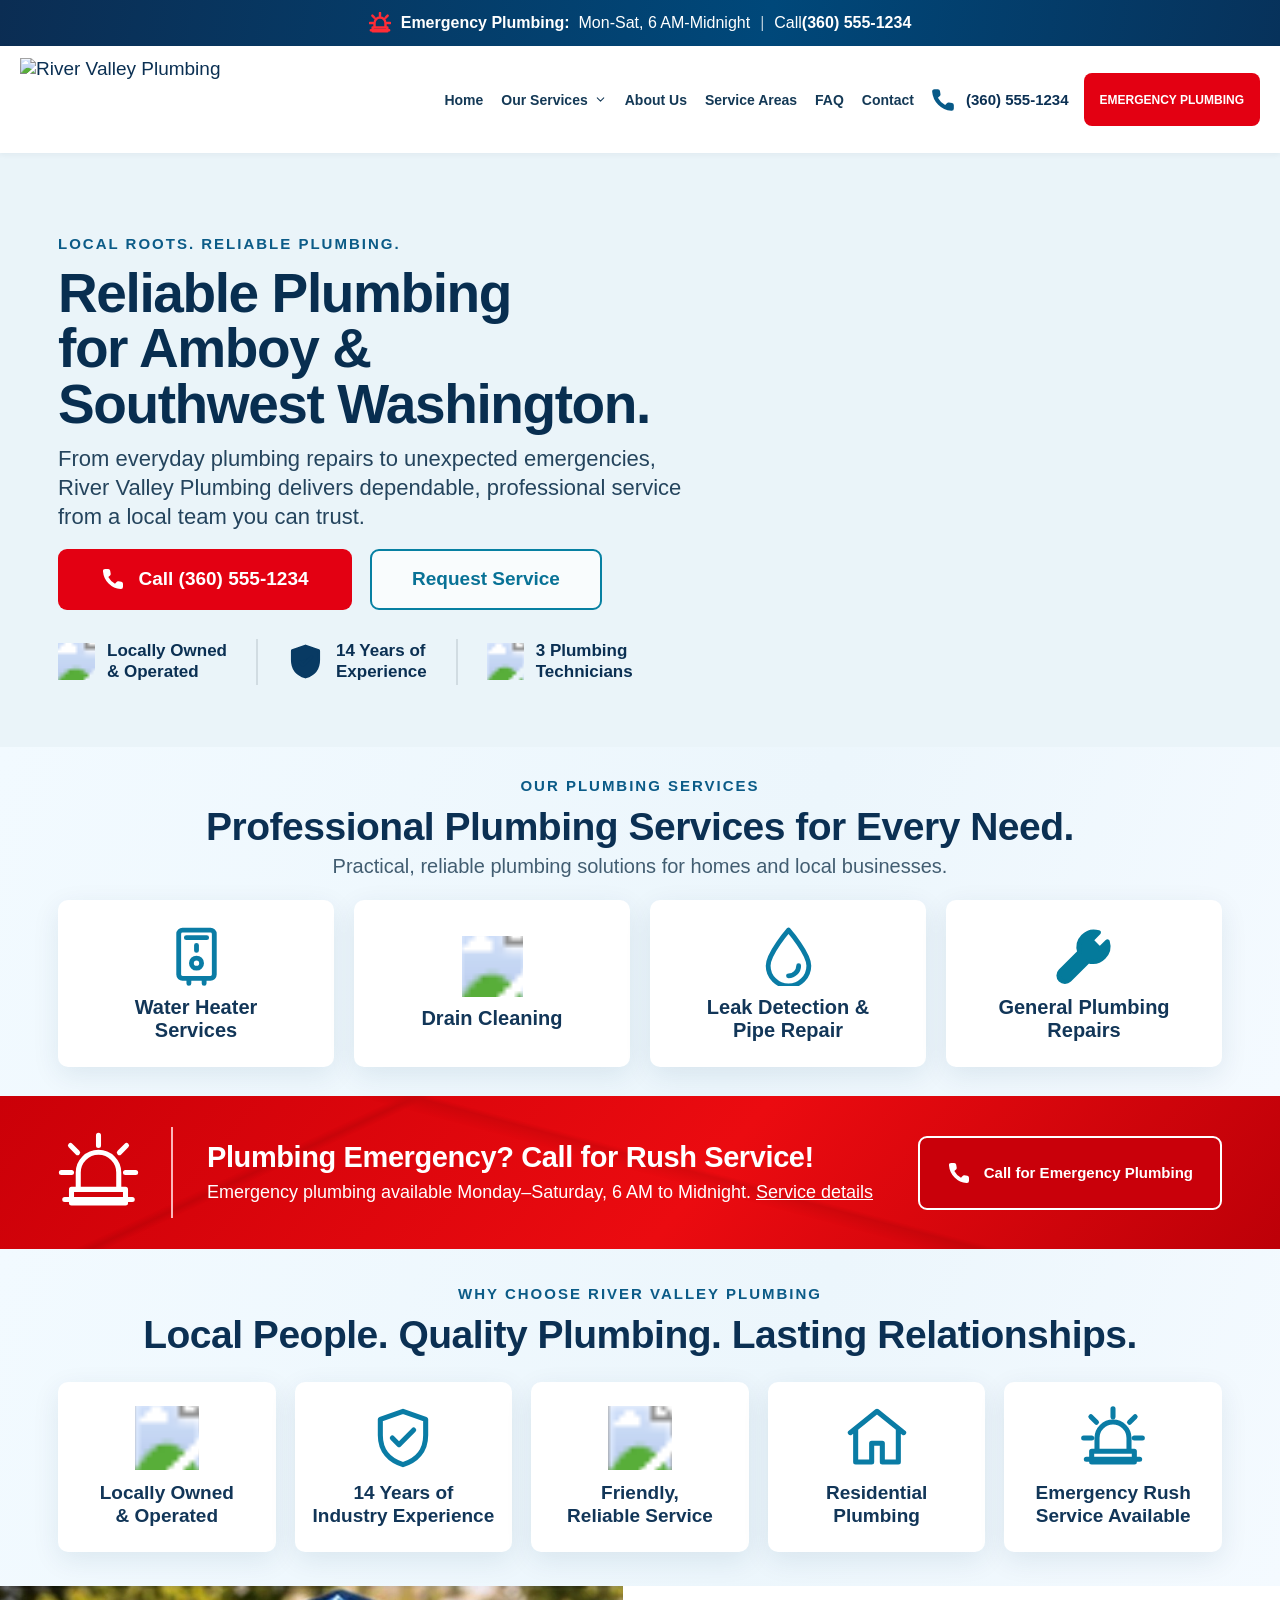
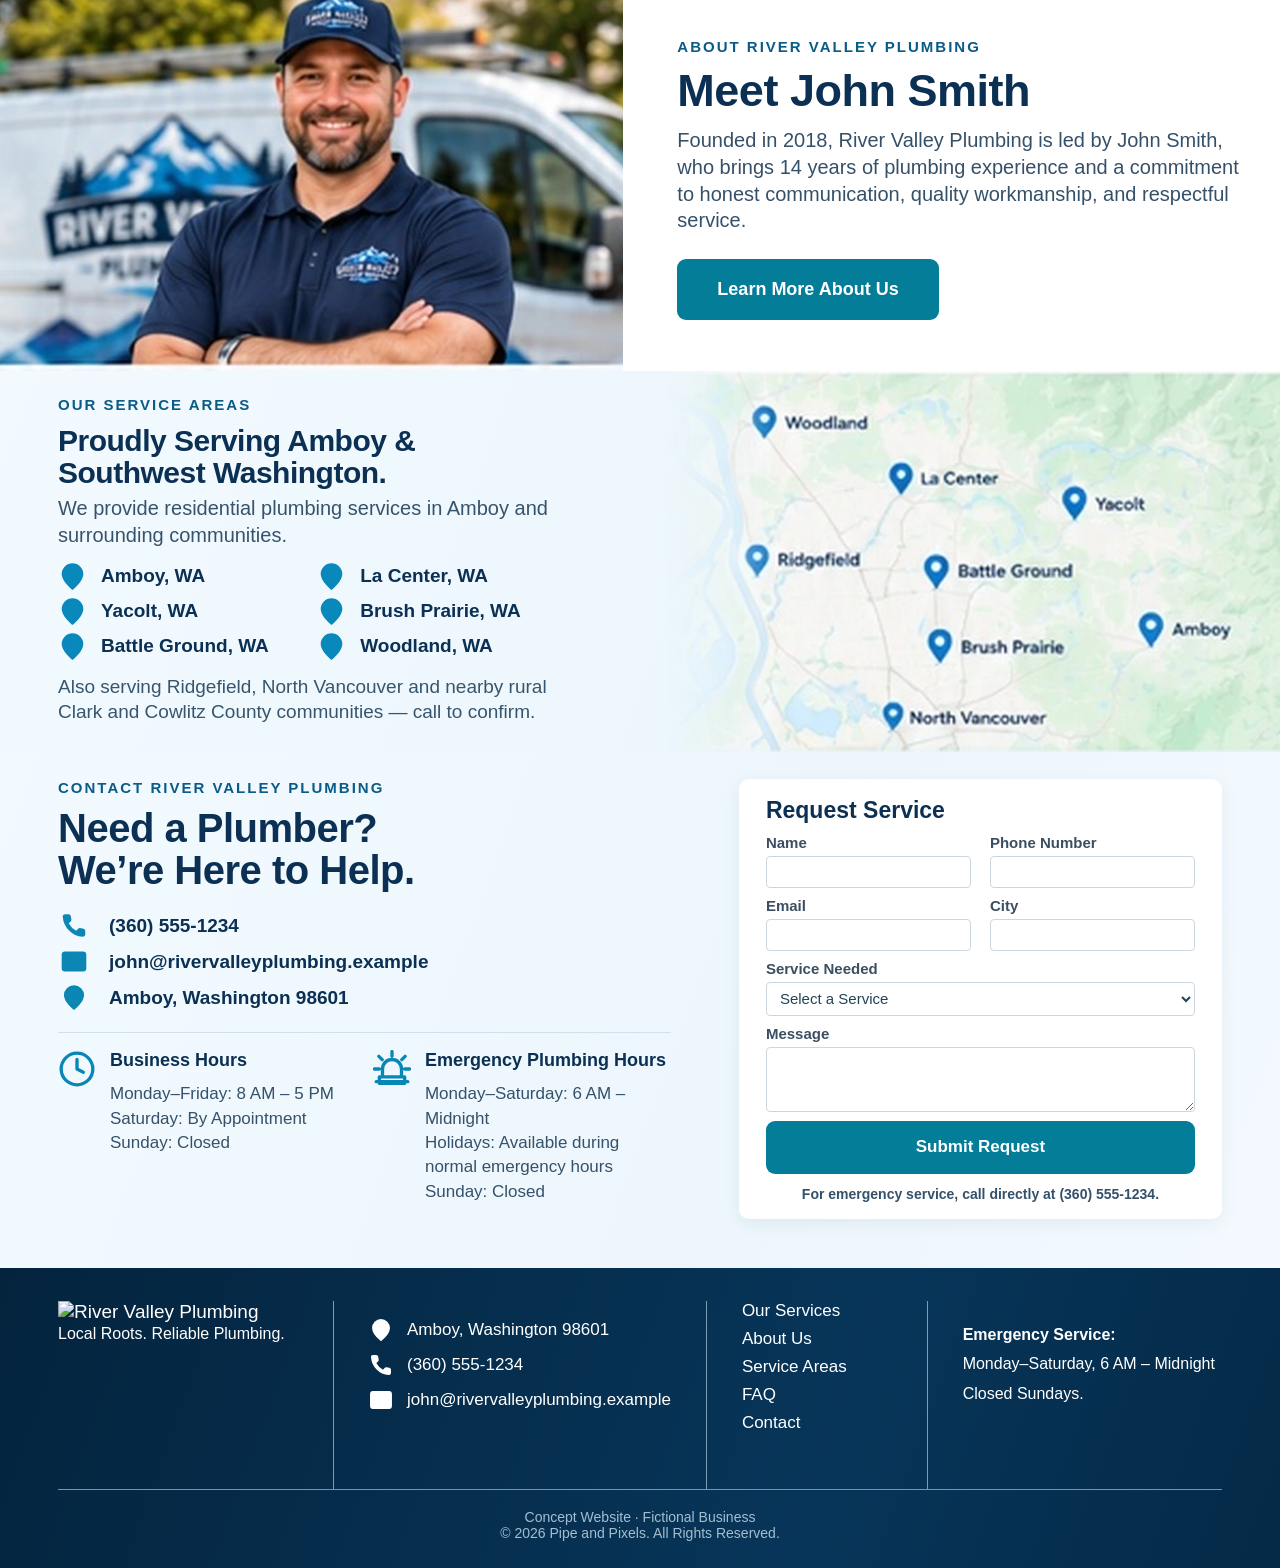
==== commit 93ad85d4: "Replace River Valley website with updated version" ====
--- a/public/index.html
+++ b/public/index.html
@@ -4,91 +4,26 @@
   <meta charset="utf-8">
   <meta name="viewport" content="width=device-width, initial-scale=1">
   <meta name="theme-color" content="#07335a">
-  <meta name="description" content="River Valley Plumbing provides drain cleaning, water heaters, leak detection, and emergency plumbing in Amboy and Southwest Washington. Free estimates.">
-  <title>Plumber in Amboy, WA | River Valley Plumbing</title>
-  <link rel="icon" type="image/png" sizes="32x32" href="assets/seo/favicon-32.png">
+  <meta name="description" content="River Valley Plumbing provides reliable residential plumbing services in Amboy and Southwest Washington. Call (360) 555-1234 to request service.">
+  <title>River Valley Plumbing | Reliable Plumbing in Amboy &amp; Southwest Washington</title>
+  <link rel="icon" href="assets/logo.png" type="image/png">
   <link rel="stylesheet" href="styles.css">
   <script src="script.js" defer></script>
-  <!-- Phase 2: search visibility, canonical URL and social sharing -->
   <link rel="canonical" href="https://river-valley-demo.pages.dev/">
-  <meta name="robots" content="index, follow, max-image-preview:large">
-  <meta name="author" content="River Valley Plumbing">
-  <meta property="og:type" content="website">
-  <meta property="og:locale" content="en_US">
-  <meta property="og:site_name" content="River Valley Plumbing">
-  <meta property="og:title" content="Plumber in Amboy, WA | River Valley Plumbing">
-  <meta property="og:description" content="River Valley Plumbing provides drain cleaning, water heaters, leak detection, and emergency plumbing in Amboy and Southwest Washington. Free estimates.">
   <meta property="og:url" content="https://river-valley-demo.pages.dev/">
-  <meta property="og:image" content="https://river-valley-demo.pages.dev/assets/seo/social-share.jpg">
-  <meta property="og:image:secure_url" content="https://river-valley-demo.pages.dev/assets/seo/social-share.jpg">
-  <meta property="og:image:width" content="1200">
-  <meta property="og:image:height" content="630">
-  <meta property="og:image:alt" content="River Valley Plumbing: Local Roots, Reliable Plumbing in Amboy and Southwest Washington">
-  <meta name="twitter:card" content="summary_large_image">
-  <meta name="twitter:title" content="Plumber in Amboy, WA | River Valley Plumbing">
-  <meta name="twitter:description" content="River Valley Plumbing provides drain cleaning, water heaters, leak detection, and emergency plumbing in Amboy and Southwest Washington. Free estimates.">
-  <meta name="twitter:image" content="https://river-valley-demo.pages.dev/assets/seo/social-share.jpg">
-  <link rel="apple-touch-icon" sizes="180x180" href="assets/seo/apple-touch-icon.png">
-  <link rel="preload" as="image" href="assets/shared/hero.webp" fetchpriority="high">
-  <script type="application/ld+json">
-{
-  "@context": "https://schema.org",
-  "@graph": [
-    {
-      "@type": "Organization",
-      "@id": "https://river-valley-demo.pages.dev/#organization",
-      "name": "River Valley Plumbing",
-      "url": "https://river-valley-demo.pages.dev/",
-      "logo": {
-        "@type": "ImageObject",
-        "url": "https://river-valley-demo.pages.dev/assets/seo/brand-logo.png"
-      },
-      "description": "A plumbing services website for Amboy and Southwest Washington."
-    },
-    {
-      "@type": "WebSite",
-      "@id": "https://river-valley-demo.pages.dev/#website",
-      "name": "River Valley Plumbing",
-      "url": "https://river-valley-demo.pages.dev/",
-      "publisher": {
-        "@id": "https://river-valley-demo.pages.dev/#organization"
-      },
-      "inLanguage": "en-US"
-    },
-    {
-      "@type": "WebPage",
-      "@id": "https://river-valley-demo.pages.dev/#webpage",
-      "url": "https://river-valley-demo.pages.dev/",
-      "name": "Plumber in Amboy, WA | River Valley Plumbing",
-      "description": "River Valley Plumbing provides drain cleaning, water heaters, leak detection, and emergency plumbing in Amboy and Southwest Washington. Free estimates.",
-      "isPartOf": {
-        "@id": "https://river-valley-demo.pages.dev/#website"
-      },
-      "inLanguage": "en-US",
-      "primaryImageOfPage": {
-        "@type": "ImageObject",
-        "url": "https://river-valley-demo.pages.dev/assets/seo/social-share.jpg"
-      },
-      "about": {
-        "@id": "https://river-valley-demo.pages.dev/#organization"
-      }
-    }
-  ]
-}
-  </script>
 </head>
 <body>
   <svg aria-hidden="true" class="svg-sprite" xmlns="http://www.w3.org/2000/svg">
-    <symbol id="i-phone" viewBox="0 0 24 24"><path d="M22 16.8v3a2.2 2.2 0 0 1-2.4 2.2A19.3 19.3 0 0 1 2 4.4 2.2 2.2 0 0 1 4.2 2h3a2 2 0 0 1 2 1.7l.5 3a2 2 0 0 1-.6 1.7L7.3 10a16 16 0 0 0 6.7 6.7l1.6-1.8a2 2 0 0 1 1.8-.6l3 .5a2 2 0 0 1 1.6 2z" fill="currentColor" stroke="none"/></symbol>
-    <symbol id="i-home" viewBox="0 0 24 24"><path d="m2 10 10-8 10 8M4 9v12h6v-7h4v7h6V9"/></symbol>
+    <symbol id="i-phone" viewBox="0 0 24 24"><path d="M22 16.8v3a2.2 2.2 0 0 1-2.4 2.2A19.3 19.3 0 0 1 2 4.4 2.2 2.2 0 0 1 4.2 2h3a2 2 0 0 1 2 1.7l.5 3a2 2 0 0 1-.6 1.7L7.3 10a16 16 0 0 0 6.7 6.7l1.6-1.8a2 2 0 0 1 1.8-.6l3 .5a2 2 0 0 1 1.6 2z" fill="currentColor" stroke="none"/></symbol><symbol id="i-technicians-solid" viewBox="205 365 840 555"><image href="/assets/technicians-solid.png" width="1254" height="1254"/></symbol><symbol id="i-locally-owned-outline" viewBox="170 365 905 650"><image href="/assets/locally-owned-outline.png" width="1254" height="1254"/></symbol>
+    <symbol id="i-home" viewBox="0 0 24 24"><path d="m2 10 10-8 10 8M4 9v12h6v-7h4v7h6V9"/></symbol><symbol id="i-home-solid" viewBox="270 300 720 660"><image href="/assets/house-icon.png" x="0" y="0" width="1254" height="1254"/></symbol>
     <symbol id="i-shield" viewBox="0 0 24 24"><path d="M12 2 3.5 5v6c0 6 3.6 9.5 8.5 11 4.9-1.5 8.5-5 8.5-11V5L12 2Z"/><path d="m8 12 2.5 2.5L16 9"/></symbol>
     <symbol id="i-users" viewBox="0 0 24 24"><circle cx="12" cy="8" r="4"/><path d="M4 21v-2a7 7 0 0 1 14 0v2H4ZM17.5 4.7a3.5 3.5 0 0 1 0 6.6M20 21v-2a6 6 0 0 0-3-5.2M6.5 4.7a3.5 3.5 0 0 0 0 6.6M4 14a6 6 0 0 0-2 5v2"/></symbol>
     <symbol id="i-water-heater" viewBox="0 0 24 24"><rect x="5" y="2" width="14" height="19" rx="1.5"/><path d="M9 21v2m6-2v2M8 5h8M12 8v2"/><circle cx="12" cy="15" r="2"/></symbol>
-    <symbol id="i-pipe" viewBox="0 0 24 24"><path d="M4 2h6v4H4zM5 6v6a6 6 0 0 0 6 6h4m0-5h4v8h-4zM8 2v4M14 13v8m5-4h3v-5h-3M2 12h6"/></symbol>
+    <symbol id="i-pipe" viewBox="230 290 800 755"><image href="/assets/drain-cleaning-icon.png" width="1254" height="1254"/></symbol>
     <symbol id="i-drop" viewBox="0 0 24 24"><path d="M12 2s-8 9.2-8 14a8 8 0 0 0 16 0c0-4.8-8-14-8-14Z"/><path d="M16 16a4 4 0 0 1-4 4"/></symbol>
     <symbol id="i-wrench" viewBox="0 0 24 24"><path d="M21 6.6a6 6 0 0 1-7.5 7.5L6 21.6a2.4 2.4 0 0 1-3.4-3.4l7.5-7.5A6 6 0 0 1 17.5 3l-3 3 3.5 3.5 3-2.9z"/></symbol>
     <symbol id="i-siren" viewBox="0 0 24 24"><path d="M6 17v-5a6 6 0 1 1 12 0v5H6ZM4 21h16v-4H4v4ZM12 1v3M3.7 4l2.1 2.1M20.3 4l-2.1 2.1M1 12h3m16 0h3M2 20h20"/></symbol>
-    <symbol id="i-handshake" viewBox="0 0 24 24"><path d="m2 8 5-4 5 2 3-2 7 4-4 8-4 5-3-2-3-2-3-2-3-3V8Z"/><path d="m8 12 4-4 4 2 3 4m-9-1 5 5m-2-8 5 5M5 9l-2 4m18-5-2-1"/></symbol>
+    <symbol id="i-handshake" viewBox="375 235 786 590"><image href="/assets/friendly-service.png" width="1536" height="1024"/></symbol>
     <symbol id="i-pin" viewBox="0 0 24 24"><path d="M20 10c0 5.6-8 12-8 12S4 15.6 4 10a8 8 0 0 1 16 0Z"/><circle cx="12" cy="10" r="2.5"/></symbol>
     <symbol id="i-mail" viewBox="0 0 24 24"><rect x="2" y="4" width="20" height="16" rx="2"/><path d="m3 6 9 7 9-7"/></symbol>
     <symbol id="i-clock" viewBox="0 0 24 24"><circle cx="12" cy="12" r="10"/><path d="M12 6v6l4 2"/></symbol>
@@ -102,32 +37,32 @@
 
   <header class="site-header" id="home">
     <div class="nav-container">
-      <a href="./" class="logo-link" aria-label="River Valley Plumbing home"><img width="444" height="280" decoding="async" src="assets/shared/logo.webp" alt="River Valley Plumbing" class="header-logo"></a>
+      <a href="#home" class="logo-link" aria-label="River Valley Plumbing home"><img src="assets/logo.webp" alt="River Valley Plumbing" class="header-logo"></a>
       <nav class="desktop-nav" aria-label="Main navigation">
-        <a href="./">Home</a>
+        <a href="#home">Home</a>
         <div class="nav-dropdown">
           <button class="dropdown-trigger" aria-expanded="false" aria-haspopup="true">Our Services <svg><use href="#i-chevron"></use></svg></button>
-          <div class="dropdown-menu"><a href="services/">All Plumbing Services</a>
-            <a href="water-heaters/" data-service="Water Heater Services">Water Heater Services</a>
-            <a href="drain-cleaning/" data-service="Drain Cleaning">Drain Cleaning</a>
-            <a href="leak-detection/" data-service="Leak Detection & Pipe Repair">Leak Detection &amp; Pipe Repair</a>
-            <a href="services/#general-plumbing-repairs" data-service="General Plumbing Repairs">General Plumbing Repairs</a>
-          <a href="emergency-plumbing/">Emergency Plumbing</a></div>
+          <div class="dropdown-menu"><a href="/services/">All Plumbing Services</a><a href="/emergency-plumbing/">Emergency Plumbing</a>
+            <a href="/water-heaters/" data-service="Water Heater Services">Water Heater Services</a>
+            <a href="/drain-cleaning/" data-service="Drain Cleaning">Drain Cleaning</a>
+            <a href="/leak-detection/" data-service="Leak Detection & Pipe Repair">Leak Detection &amp; Pipe Repair</a>
+            <a href="/services/#plumbing-repairs" data-service="General Plumbing Repairs">General Plumbing Repairs</a>
+          </div>
         </div>
-        <a href="about/">About Us</a>
+        <a href="/about/">About Us</a>
         <a href="#service-areas">Service Areas</a>
-        <a class="nav-text-button" href="faq/">FAQ</a>
-        <a href="contact/">Contact</a>
+        <a href="/faq/">FAQ</a>
+        <a href="/contact/">Contact</a>
       </nav>
       <div class="nav-actions">
         <a href="tel:+13605551234" class="nav-phone"><svg><use href="#i-phone"></use></svg><span>(360) 555-1234</span></a>
-        <a href="tel:+13605551234" class="btn btn-red header-emergency">EMERGENCY PLUMBING</a>
+        <a href="/emergency-plumbing/" class="btn btn-red header-emergency">EMERGENCY PLUMBING</a>
       </div>
       <button type="button" class="menu-toggle" id="menuToggle" aria-label="Open menu" aria-expanded="false"><svg><use href="#i-menu"></use></svg></button>
     </div>
     <nav class="mobile-nav" id="mobileNav" aria-label="Mobile navigation">
-      <a href="./">Home</a><a href="services/">Our Services</a><a href="about/">About Us</a><a href="#service-areas">Service Areas</a><a href="faq/">FAQ</a><a href="contact/">Contact</a><a href="tel:+13605551234">Call (360) 555-1234</a>
-    </nav>
+      <a href="#home">Home</a><a href="/services/">Our Services</a><a href="/about/">About Us</a><a href="#service-areas">Service Areas</a><a href="/faq/">FAQ</a><a href="/contact/">Contact</a>
+    <a href="/emergency-plumbing/">Emergency Plumbing</a></nav>
   </header>
 
   <main>
@@ -136,11 +71,11 @@
         <p class="eyebrow">LOCAL ROOTS. RELIABLE PLUMBING.</p>
         <h1 id="hero-title">Reliable Plumbing<br>for Amboy &amp;<br>Southwest Washington.</h1>
         <p class="hero-description">From everyday plumbing repairs to unexpected emergencies, River Valley Plumbing delivers dependable, professional service from a local team you can trust.</p>
-        <div class="hero-buttons"><a class="btn btn-red hero-call" href="tel:+13605551234"><svg><use href="#i-phone"></use></svg>Call (360) 555-1234</a><a class="btn btn-outline" href="#contact">Request Service</a></div>
+        <div class="hero-buttons"><a class="btn btn-red hero-call" href="tel:+13605551234"><svg><use href="#i-phone"></use></svg>Call (360) 555-1234</a><a class="btn btn-outline" href="/contact/">Request Service</a></div>
         <div class="hero-trust">
-          <div class="trust-item"><svg><use href="#i-home"></use></svg><span>Locally Owned<br>&amp; Operated</span></div>
+          <div class="trust-item"><svg><use href="#i-home-solid"></use></svg><span>Locally Owned<br>&amp; Operated</span></div>
           <div class="trust-item"><svg><use href="#i-shield"></use></svg><span>14 Years of<br>Experience</span></div>
-          <div class="trust-item"><svg><use href="#i-users"></use></svg><span>3 Plumbing<br>Technicians</span></div>
+          <div class="trust-item"><svg><use href="#i-technicians-solid"></use></svg><span>3 Plumbing<br>Technicians</span></div>
         </div>
       </div>
     </section>
@@ -149,24 +84,24 @@
       <div class="content-width">
         <div class="section-heading centered"><p class="eyebrow">OUR PLUMBING SERVICES</p><h2 id="services-title">Professional Plumbing Services for Every Need.</h2><p>Practical, reliable plumbing solutions for homes and local businesses.</p></div>
         <div class="service-grid">
-          <a class="service-card" href="#contact" data-service="Water Heater Services"><svg class="card-icon"><use href="#i-water-heater"></use></svg><h3>Water Heater<br>Services</h3></a>
-          <a class="service-card" href="#contact" data-service="Drain Cleaning"><svg class="card-icon"><use href="#i-pipe"></use></svg><h3>Drain Cleaning</h3></a>
-          <a class="service-card" href="#contact" data-service="Leak Detection & Pipe Repair"><svg class="card-icon"><use href="#i-drop"></use></svg><h3>Leak Detection &amp;<br>Pipe Repair</h3></a>
-          <a class="service-card" href="#contact" data-service="General Plumbing Repairs"><svg class="card-icon"><use href="#i-wrench"></use></svg><h3>General Plumbing<br>Repairs</h3></a>
+          <a class="service-card" href="/water-heaters/" data-service="Water Heater Services"><svg class="card-icon"><use href="#i-water-heater"></use></svg><h3>Water Heater<br>Services</h3></a>
+          <a class="service-card" href="/drain-cleaning/" data-service="Drain Cleaning"><svg class="card-icon"><use href="#i-pipe"></use></svg><h3>Drain Cleaning</h3></a>
+          <a class="service-card" href="/leak-detection/" data-service="Leak Detection & Pipe Repair"><svg class="card-icon"><use href="#i-drop"></use></svg><h3>Leak Detection &amp;<br>Pipe Repair</h3></a>
+          <a class="service-card" href="/services/#plumbing-repairs" data-service="General Plumbing Repairs"><svg class="card-icon"><use href="#i-wrench"></use></svg><h3>General Plumbing<br>Repairs</h3></a>
         </div>
       </div>
     </section>
 
     <section class="emergency-band" aria-labelledby="emergency-title"><div class="content-width emergency-inner">
       <svg class="emergency-symbol"><use href="#i-siren"></use></svg>
-      <div class="emergency-copy"><h2 id="emergency-title">Plumbing Emergency? Call for Rush Service!</h2><p>Emergency plumbing available Monday–Saturday, 6 AM to Midnight.</p></div>
+      <div class="emergency-copy"><h2 id="emergency-title">Plumbing Emergency? Call for Rush Service!</h2><p>Emergency plumbing available Monday–Saturday, 6 AM to Midnight. <a href="/emergency-plumbing/" style="color:inherit;text-decoration:underline">Service details</a></p></div>
       <a class="btn btn-emergency-outline" href="tel:+13605551234"><svg><use href="#i-phone"></use></svg>Call for Emergency Plumbing</a>
     </div></section>
 
     <section class="why pale-section" aria-labelledby="why-title"><div class="content-width">
       <div class="section-heading centered"><p class="eyebrow">WHY CHOOSE RIVER VALLEY PLUMBING</p><h2 id="why-title">Local People. Quality Plumbing. Lasting Relationships.</h2></div>
       <div class="benefits-grid">
-        <div class="benefit-card"><svg class="card-icon"><use href="#i-users"></use></svg><h3>Locally Owned<br>&amp; Operated</h3></div>
+        <div class="benefit-card"><svg class="card-icon"><use href="#i-locally-owned-outline"></use></svg><h3>Locally Owned<br>&amp; Operated</h3></div>
         <div class="benefit-card"><svg class="card-icon"><use href="#i-shield"></use></svg><h3>14 Years of<br>Industry Experience</h3></div>
         <div class="benefit-card"><svg class="card-icon"><use href="#i-handshake"></use></svg><h3>Friendly,<br>Reliable Service</h3></div>
         <div class="benefit-card"><svg class="card-icon"><use href="#i-home"></use></svg><h3>Residential<br>Plumbing</h3></div>
@@ -176,7 +111,7 @@
 
     <section class="about" id="about" aria-labelledby="about-title">
       <div class="about-image" role="img" aria-label="River Valley Plumbing owner standing in front of a branded plumbing van"></div>
-      <div class="about-content"><p class="eyebrow">ABOUT RIVER VALLEY PLUMBING</p><h2 id="about-title">Meet John Smith</h2><p>Founded in 2018, River Valley Plumbing is led by John Smith, who brings 14 years of plumbing experience and a commitment to honest communication, quality workmanship, and respectful service.</p><a class="btn btn-teal" href="about/">Learn More About Us</a></div>
+      <div class="about-content"><p class="eyebrow">ABOUT RIVER VALLEY PLUMBING</p><h2 id="about-title">Meet John Smith</h2><p>Founded in 2018, River Valley Plumbing is led by John Smith, who brings 14 years of plumbing experience and a commitment to honest communication, quality workmanship, and respectful service.</p><a class="btn btn-teal" href="/about/">Learn More About Us</a></div>
     </section>
 
     <section class="areas pale-section" id="service-areas" aria-labelledby="areas-title"><div class="areas-map" aria-hidden="true"></div><div class="content-width areas-content">
@@ -215,15 +150,15 @@
 
   <footer class="footer"><div class="content-width">
     <div class="footer-top">
-      <div class="footer-brand"><a href="./"><img width="476" height="304" decoding="async" src="assets/shared/footer-logo.webp" alt="River Valley Plumbing"></a><p>Local Roots. Reliable Plumbing.</p></div>
+      <div class="footer-brand"><a href="#home"><img src="assets/footer-logo.webp" alt="River Valley Plumbing"></a><p>Local Roots. Reliable Plumbing.</p></div>
       <div class="footer-contact"><div><svg><use href="#i-pin"></use></svg>Amboy, Washington 98601</div><a href="tel:+13605551234"><svg><use href="#i-phone"></use></svg>(360) 555-1234</a><a href="mailto:john@rivervalleyplumbing.example"><svg><use href="#i-mail"></use></svg>john@rivervalleyplumbing.example</a></div>
-      <div class="footer-links"><a href="services/">Our Services</a><a href="about/">About Us</a><a href="#service-areas">Service Areas</a><a href="faq/">FAQ</a><a href="contact/">Contact</a></div>
+      <div class="footer-links"><a href="/services/">Our Services</a><a href="/about/">About Us</a><a href="#service-areas">Service Areas</a><a href="/faq/">FAQ</a><a href="/contact/">Contact</a></div>
       <div class="footer-hours"><strong>Emergency Service:</strong><span>Monday–Saturday, 6 AM – Midnight</span><span>Closed Sundays.</span></div>
     </div>
-    <div class="footer-bottom">© 2026 River Valley Plumbing. All Rights Reserved.</div>
+    <div class="footer-bottom">Concept Website · Fictional Business<br>© 2026 Pipe and Pixels. All Rights Reserved.</div>
   </div></footer>
 
-  <dialog id="faq-dialog" class="info-dialog"><button class="dialog-close" aria-label="Close" data-close-modal><svg><use href="#i-close"></use></svg></button><p class="eyebrow">FREQUENTLY ASKED QUESTIONS</p><h2>How Can We Help?</h2><details><summary>What areas do you serve?</summary><p>We provide residential plumbing services in Amboy, Yacolt, Battle Ground, La Center, Brush Prairie, Woodland, Ridgefield, North Vancouver and nearby communities. Call to confirm your address.</p></details><details><summary>Do you offer emergency plumbing?</summary><p>Yes. Emergency rush service is available Monday–Saturday from 6 AM until midnight. Call (360) 555-1234 for urgent assistance.</p></details><details><summary>What kinds of plumbing do you handle?</summary><p>Our services include water heaters, drain cleaning, leak detection, pipe repair and general residential plumbing repairs.</p></details><div class="dialog-actions"><a class="btn btn-teal" href="#contact" data-close-modal>Request Service</a></div></dialog>
-  <dialog id="about-dialog" class="info-dialog"><button class="dialog-close" aria-label="Close" data-close-modal><svg><use href="#i-close"></use></svg></button><p class="eyebrow">ABOUT RIVER VALLEY PLUMBING</p><h2>Local Roots. Reliable Plumbing.</h2><p>Founded in 2018 and led by John Smith, River Valley Plumbing brings 14 years of industry experience to homes across Amboy and Southwest Washington.</p><p>We value honest communication, quality workmanship and treating every customer with respect.</p><div class="dialog-actions"><a class="btn btn-teal" href="#contact" data-close-modal>Request Service</a></div></dialog>
+  
+  <dialog id="about-dialog" class="info-dialog"><button class="dialog-close" aria-label="Close" data-close-modal><svg><use href="#i-close"></use></svg></button><p class="eyebrow">ABOUT RIVER VALLEY PLUMBING</p><h2>Local Roots. Reliable Plumbing.</h2><p>Founded in 2018 and led by John Smith, River Valley Plumbing brings 14 years of industry experience to homes across Amboy and Southwest Washington.</p><p>We value honest communication, quality workmanship and treating every customer with respect.</p><div class="dialog-actions"><a class="btn btn-teal" href="/contact/" data-close-modal>Request Service</a></div></dialog>
 </body>
 </html>
--- a/public/styles.css
+++ b/public/styles.css
@@ -1,7 +1,7 @@
 :root{--navy:#082f52;--deep:#062a4b;--blue:#0b5380;--teal:#067a98;--red:#db000d;--light:#edf7fc;--text:#0b3053;--muted:#355169;--shadow:0 8px 28px rgba(12,59,93,.09)}
-*,*::before,*::after{box-sizing:border-box}html{scroll-behavior:smooth;scroll-padding-top:115px}body{margin:0;background:#f3f9fc;color:var(--text);font-family:Cabin,"Trebuchet MS",Arial,sans-serif;font-size:19px;-webkit-font-smoothing:antialiased}a{color:inherit;text-decoration:none}button,input,textarea,select{font:inherit}button{cursor:pointer}button:focus-visible,a:focus-visible,input:focus-visible,select:focus-visible,textarea:focus-visible,summary:focus-visible{outline:3px solid #149bda;outline-offset:3px}svg{display:inline-block;fill:none;stroke:currentColor;stroke-linecap:round;stroke-linejoin:round;stroke-width:1.9;flex:none}.svg-sprite{width:0;height:0;position:absolute;overflow:hidden}.content-width{max-width:1324px;width:calc(100% - 116px);margin-inline:auto}.eyebrow{font-size:15px;letter-spacing:2px;color:#0b5b87;font-weight:800;line-height:1.25;margin:0 0 10px}.btn{display:inline-flex;align-items:center;justify-content:center;gap:13px;border:2px solid transparent;border-radius:9px;font-weight:800;white-space:nowrap;text-align:center;transition:transform .17s,box-shadow .17s,background .17s;min-height:61px;padding:15px 28px;font-size:19px}.btn:hover{transform:translateY(-2px);box-shadow:0 7px 15px #062a4b25}.btn svg{height:24px;width:24px}.btn-red{color:#fff;background:#e30012}.btn-red:hover{background:#bc000c}.btn-outline{color:#087296;border-color:#0780a2;background:#ffffffb8}.btn-outline:hover{background:#fff}.btn-teal{color:#fff;background:#047d99}.btn-teal:hover{background:#03617a}h1,h2,h3,p{margin-top:0}h2{font-size:39px;line-height:1.08;font-weight:900;letter-spacing:-.5px;margin-bottom:10px}.top-alert{height:46px;display:flex;align-items:center;justify-content:center;background:linear-gradient(100deg,#0b2d53,#00487a 60%,#07325b);color:white;font-size:16px;font-weight:500}.top-alert strong{font-weight:800}.top-alert a{font-weight:800}.top-separator{margin:0 10px;opacity:.7}.tiny-siren{width:22px;height:22px;color:#ff2c36;margin-right:10px;stroke-width:2.7}.site-header{height:107px;background:#fff;position:relative;z-index:20;box-shadow:0 2px 5px #0830470c}.nav-container{height:100%;width:calc(100% - 60px);margin-inline:auto;max-width:1375px;display:flex;align-items:center;justify-content:space-between;gap:18px}.logo-link{display:flex;align-items:center;flex:0 0 auto}.header-logo{width:225px;height:auto;display:block;margin-top:14px}.desktop-nav{height:100%;display:flex;align-items:center;gap:29px;margin-left:auto;white-space:nowrap}.desktop-nav a,.nav-text-button,.dropdown-trigger{font-size:16px;font-weight:800;color:#143956;background:none;border:0;padding:0}.desktop-nav a:hover,.nav-text-button:hover,.dropdown-trigger:hover{color:#047b9e}.dropdown-trigger{display:flex;align-items:center;gap:6px}.dropdown-trigger svg{width:13px;height:13px}.nav-dropdown{position:relative}.dropdown-menu{position:absolute;z-index:30;top:31px;left:-16px;width:280px;background:#fff;border:1px solid #e5ebef;box-shadow:var(--shadow);border-radius:8px;padding:13px;display:none;flex-direction:column;gap:0}.nav-dropdown:hover .dropdown-menu,.nav-dropdown:focus-within .dropdown-menu,.nav-dropdown.open .dropdown-menu{display:flex}.dropdown-menu a{display:block;padding:11px;font-size:15px;border-radius:4px}.dropdown-menu a:hover{background:#eef8fc}.nav-actions{display:flex;align-items:center;gap:23px}.nav-phone{display:flex;align-items:center;gap:10px;white-space:nowrap;font-weight:900;font-size:18px}.nav-phone svg{height:26px;width:26px;color:#075987;fill:#075987;stroke:#075987}.header-emergency{font-size:15px;min-height:53px;border-radius:8px;padding:14px 24px}.menu-toggle,.mobile-nav{display:none}
+*,*::before,*::after{box-sizing:border-box}html{scroll-behavior:smooth;scroll-padding-top:115px}body{margin:0;background:#f3f9fc;color:var(--text);font-family:Cabin,"Trebuchet MS",Arial,sans-serif;font-size:19px;-webkit-font-smoothing:antialiased}a{color:inherit;text-decoration:none}button,input,textarea,select{font:inherit}button{cursor:pointer}button:focus-visible,a:focus-visible,input:focus-visible,select:focus-visible,textarea:focus-visible,summary:focus-visible{outline:3px solid #149bda;outline-offset:3px}svg{display:inline-block;fill:none;stroke:currentColor;stroke-linecap:round;stroke-linejoin:round;stroke-width:1.9;flex:none}.svg-sprite{width:0;height:0;position:absolute;overflow:hidden}.content-width{max-width:1324px;width:calc(100% - 116px);margin-inline:auto}.eyebrow{font-size:15px;letter-spacing:2px;color:#0b5b87;font-weight:800;line-height:1.25;margin:0 0 10px}.btn{display:inline-flex;align-items:center;justify-content:center;gap:13px;border:2px solid transparent;border-radius:9px;font-weight:800;white-space:nowrap;text-align:center;transition:transform .17s,box-shadow .17s,background .17s;min-height:61px;padding:15px 28px;font-size:19px}.btn:hover{transform:translateY(-2px);box-shadow:0 7px 15px #062a4b25}.btn svg{height:24px;width:24px}.btn-red{color:#fff;background:#e30012}.btn-red:hover{background:#bc000c}.btn-outline{color:#087296;border-color:#0780a2;background:#ffffffb8}.btn-outline:hover{background:#fff}.btn-teal{color:#fff;background:#047d99}.btn-teal:hover{background:#03617a}h1,h2,h3,p{margin-top:0}h2{font-size:39px;line-height:1.08;font-weight:900;letter-spacing:-.5px;margin-bottom:10px}.top-alert{height:46px;display:flex;align-items:center;justify-content:center;background:linear-gradient(100deg,#0b2d53,#00487a 60%,#07325b);color:white;font-size:16px;font-weight:500}.top-alert strong{font-weight:800}.top-alert a{font-weight:800}.top-separator{margin:0 10px;opacity:.7}.tiny-siren{width:22px;height:22px;color:#ff2c36;margin-right:10px;stroke-width:2.7}.site-header{height:107px;background:#fff;position:relative;z-index:20;box-shadow:0 2px 5px #0830470c}.nav-container{height:100%;width:calc(100% - 60px);margin-inline:auto;max-width:1375px;display:flex;align-items:center;justify-content:space-between;gap:18px}.logo-link{display:flex;align-items:center;flex:0 0 auto}.header-logo{width:225px;height:auto;display:block;margin-top:14px}.desktop-nav{height:100%;display:flex;align-items:center;gap:29px;margin-left:auto;white-space:nowrap}.desktop-nav a,.nav-text-button,.dropdown-trigger{font-size:16px;font-weight:800;color:#143956;background:none;border:0;padding:0}.desktop-nav a:hover,.nav-text-button:hover,.dropdown-trigger:hover{color:#047b9e}.dropdown-trigger{display:flex;align-items:center;gap:6px}.dropdown-trigger svg{width:13px;height:13px}.nav-dropdown{position:relative}.dropdown-menu{position:absolute;z-index:30;top:31px;left:-16px;width:280px;background:#fff;border:1px solid #e5ebef;box-shadow:var(--shadow);border-radius:8px;padding:13px;display:none;flex-direction:column;gap:0}.nav-dropdown.open .dropdown-menu{display:flex}.dropdown-menu a{display:block;padding:11px;font-size:15px;border-radius:4px}.dropdown-menu a:hover{background:#eef8fc}.nav-actions{display:flex;align-items:center;gap:23px}.nav-phone{display:flex;align-items:center;gap:10px;white-space:nowrap;font-weight:900;font-size:18px}.nav-phone svg{height:26px;width:26px;color:#075987;fill:#075987;stroke:#075987}.header-emergency{font-size:15px;min-height:53px;border-radius:8px;padding:14px 24px}.menu-toggle,.mobile-nav{display:none}
 /* Large hero image reconstructed from the provided reference. */
-.hero{position:relative;min-height:594px;background:#eaf4f9 url('assets/shared/hero.webp') center center / cover no-repeat;overflow:hidden}.hero-content{position:relative;padding-top:82px}.hero h1{font-size:55px;line-height:1.01;letter-spacing:-1.4px;font-weight:900;margin:12px 0 13px;max-width:755px;color:#082e50}.hero-description{font-size:22px;line-height:1.31;max-width:640px;margin:0 0 17px;color:#24445d;font-weight:500}.hero-buttons{display:flex;gap:18px;align-items:center}.hero-call{min-width:294px}.hero-buttons .btn-outline{min-width:232px}.hero-trust{display:flex;gap:0;margin-top:29px;align-items:center}.trust-item{display:flex;gap:12px;align-items:center;padding:0 29px;border-right:2px solid #d1dce2;min-height:46px;font-weight:700;line-height:1.2;font-size:17px}.trust-item:first-child{padding-left:0}.trust-item:last-child{border:0}.trust-item svg{height:37px;width:37px;fill:#083a63;stroke:#083a63}
+.hero{position:relative;min-height:594px;background:#eaf4f9 url('assets/hero.webp') center center / cover no-repeat;overflow:hidden}.hero-content{position:relative;padding-top:82px}.hero h1{font-size:55px;line-height:1.01;letter-spacing:-1.4px;font-weight:900;margin:12px 0 13px;max-width:755px;color:#082e50}.hero-description{font-size:22px;line-height:1.31;max-width:640px;margin:0 0 17px;color:#24445d;font-weight:500}.hero-buttons{display:flex;gap:18px;align-items:center}.hero-call{min-width:294px}.hero-buttons .btn-outline{min-width:232px}.hero-trust{display:flex;gap:0;margin-top:29px;align-items:center}.trust-item{display:flex;gap:12px;align-items:center;padding:0 29px;border-right:2px solid #d1dce2;min-height:46px;font-weight:700;line-height:1.2;font-size:17px}.trust-item:first-child{padding-left:0}.trust-item:last-child{border:0}.trust-item svg{height:37px;width:37px;fill:#083a63;stroke:#083a63}
 .pale-section{background:linear-gradient(110deg,#f2faff,#ecf6fc 60%,#f4faff)}.services{height:349px;padding:30px 0 24px}.section-heading.centered{text-align:center}.section-heading .eyebrow{margin-bottom:10px}.section-heading h2{margin:0 0 7px}.section-heading p:not(.eyebrow){font-size:20px;margin-bottom:0;color:#425d71}.service-grid{display:grid;grid-template-columns:repeat(4,minmax(0,1fr));gap:20px;margin-top:22px}.service-card,.benefit-card{display:flex;flex-direction:column;align-items:center;justify-content:center;background:#fff;border-radius:10px;box-shadow:var(--shadow);text-align:center;color:#123658}.service-card{height:167px;transition:transform .2s,box-shadow .2s}.service-card:hover{transform:translateY(-4px);box-shadow:0 10px 24px #0e507c24}.card-icon{width:61px;height:61px;stroke:#0a7ca5;stroke-width:1.9;margin-bottom:10px}.service-card:nth-child(4) .card-icon{fill:#047a9b;stroke:#047a9b}.service-card h3,.benefit-card h3{font-size:20px;line-height:1.16;font-weight:900;margin:0}
 .emergency-band{height:153px;color:#fff;background:linear-gradient(130deg,#cb0008,#eb0b10 55%,#bd0008);position:relative;overflow:hidden}.emergency-band::after{content:"";position:absolute;inset:0;pointer-events:none;opacity:.15;background:linear-gradient(155deg,transparent 25%,#610000 26%,transparent 27%),linear-gradient(15deg,transparent 50%,#720000 53%,transparent 54%)}.emergency-inner{height:100%;display:flex;align-items:center;position:relative;z-index:1;gap:34px}.emergency-symbol{width:137px;height:91px;stroke:#fff;stroke-width:1.5;padding-right:32px;border-right:2px solid #fbb6ba}.emergency-copy{flex:1}.emergency-copy h2{font-size:34px;letter-spacing:-.4px;margin:0 0 8px;white-space:nowrap;color:white}.emergency-copy p{font-size:22px;font-weight:500;margin:0;color:#fff}.btn-emergency-outline{border-color:white;color:white;background:#c9000a;min-height:74px;font-size:18px;padding:15px 27px}.btn-emergency-outline:hover{background:#ab000a}
 .why{height:337px;padding:36px 0 30px}.why .section-heading h2{margin:0}.benefits-grid{display:grid;grid-template-columns:repeat(5,minmax(0,1fr));gap:19px;margin-top:26px}.benefit-card{height:170px}.benefit-card .card-icon{margin-bottom:11px;width:64px;height:64px}.benefit-card h3{font-size:19px;line-height:1.24}
@@ -18,3 +18,94 @@
 
 /* Desktop header alignment follows the reference's left-anchored navigation. */
 @media(min-width:1291px){.nav-container{width:calc(100% - 76px);max-width:none;margin-left:50px;margin-right:26px}.desktop-nav{margin-left:50px;gap:31px}.nav-actions{margin-left:auto}}
+
+/* Keep map labels separate from service-area copy on phones and tablets. */
+@media (max-width: 900px) {
+  .areas {
+    display: flex;
+    flex-direction: column;
+    min-height: 0;
+    padding-bottom: 0;
+  }
+  .areas-content {
+    order: 0;
+    padding-bottom: 28px;
+  }
+  .areas-map {
+    order: 1;
+    position: relative;
+    inset: auto;
+    width: 100%;
+    aspect-ratio: 903 / 531;
+    background-size: contain;
+    opacity: 1;
+    mask-image: none;
+    -webkit-mask-image: none;
+  }
+  .city-list {
+    width: 100%;
+    grid-template-columns: repeat(2, minmax(0, 1fr));
+  }
+  .city-list div { min-width: 0; }
+}
+
+/* Fit and center the logo within the mobile header instead of overflowing it. */
+@media (max-width: 900px) {
+  .site-header .nav-container { width: calc(100% - 44px); }
+  .site-header .logo-link { height: 100%; padding-block: 8px; }
+  .site-header .header-logo {
+    width: auto;
+    height: 100%;
+    max-height: 63px;
+    margin: 0;
+    object-fit: contain;
+  }
+}
+/* Keep shared navigation within intermediate desktop widths. */
+@media(min-width:901px) and (max-width:1450px){.nav-container{width:calc(100% - 40px);margin-inline:auto;gap:16px}.desktop-nav{margin-left:auto;gap:18px}.desktop-nav a,.nav-text-button,.dropdown-trigger{font-size:14px}.header-logo{width:175px;margin-top:0}.header-emergency{font-size:12px;padding:12px 14px}.nav-actions{gap:15px}.nav-phone{font-size:15px}}
+@media(min-width:901px) and (max-width:1200px){.nav-phone{display:none}.desktop-nav{gap:14px}.header-logo{width:150px}.nav-container{gap:12px}}
+@media(max-width:580px){.footer-top{grid-template-columns:minmax(0,1fr) minmax(0,1fr)}.footer-brand img{max-width:100%;height:auto}.footer-hours{overflow-wrap:anywhere}}
+
+/* Keep the desktop logo proportional and fully inside the shared header. */
+@media (min-width: 901px) {
+  .site-header .logo-link {
+    height: 100%;
+    padding-block: 12px;
+    flex: 0 0 auto;
+  }
+  .site-header .header-logo {
+    display: block;
+    width: auto;
+    height: 100%;
+    max-height: 83px;
+    max-width: 100%;
+    margin: 0;
+    object-fit: contain;
+  }
+}
+
+/* Bridge the small gap so hover remains continuous into the menu. */
+.site-header .dropdown-menu { top: calc(100% + 12px); }
+.site-header .dropdown-menu::before {
+  content: "";
+  position: absolute;
+  left: 0;
+  right: 0;
+  top: -13px;
+  height: 13px;
+}
+
+/* Keep desktop service-area copy inside its column, clear of the map. */
+@media (min-width: 901px) {
+  .areas { height: auto; min-height: 362px; }
+  .areas-content { padding-right: 52%; padding-bottom: 28px; }
+  .areas h2 { white-space: normal; overflow-wrap: break-word; }
+  .areas-intro, .areas-footnote { max-width: 100%; }
+  .areas .city-list {
+    width: 100%;
+    grid-template-columns: repeat(2, minmax(0, 1fr));
+    column-gap: 20px;
+  }
+  .areas .city-list div { min-width: 0; }
+  .areas .city-list svg { flex-shrink: 0; }
+}
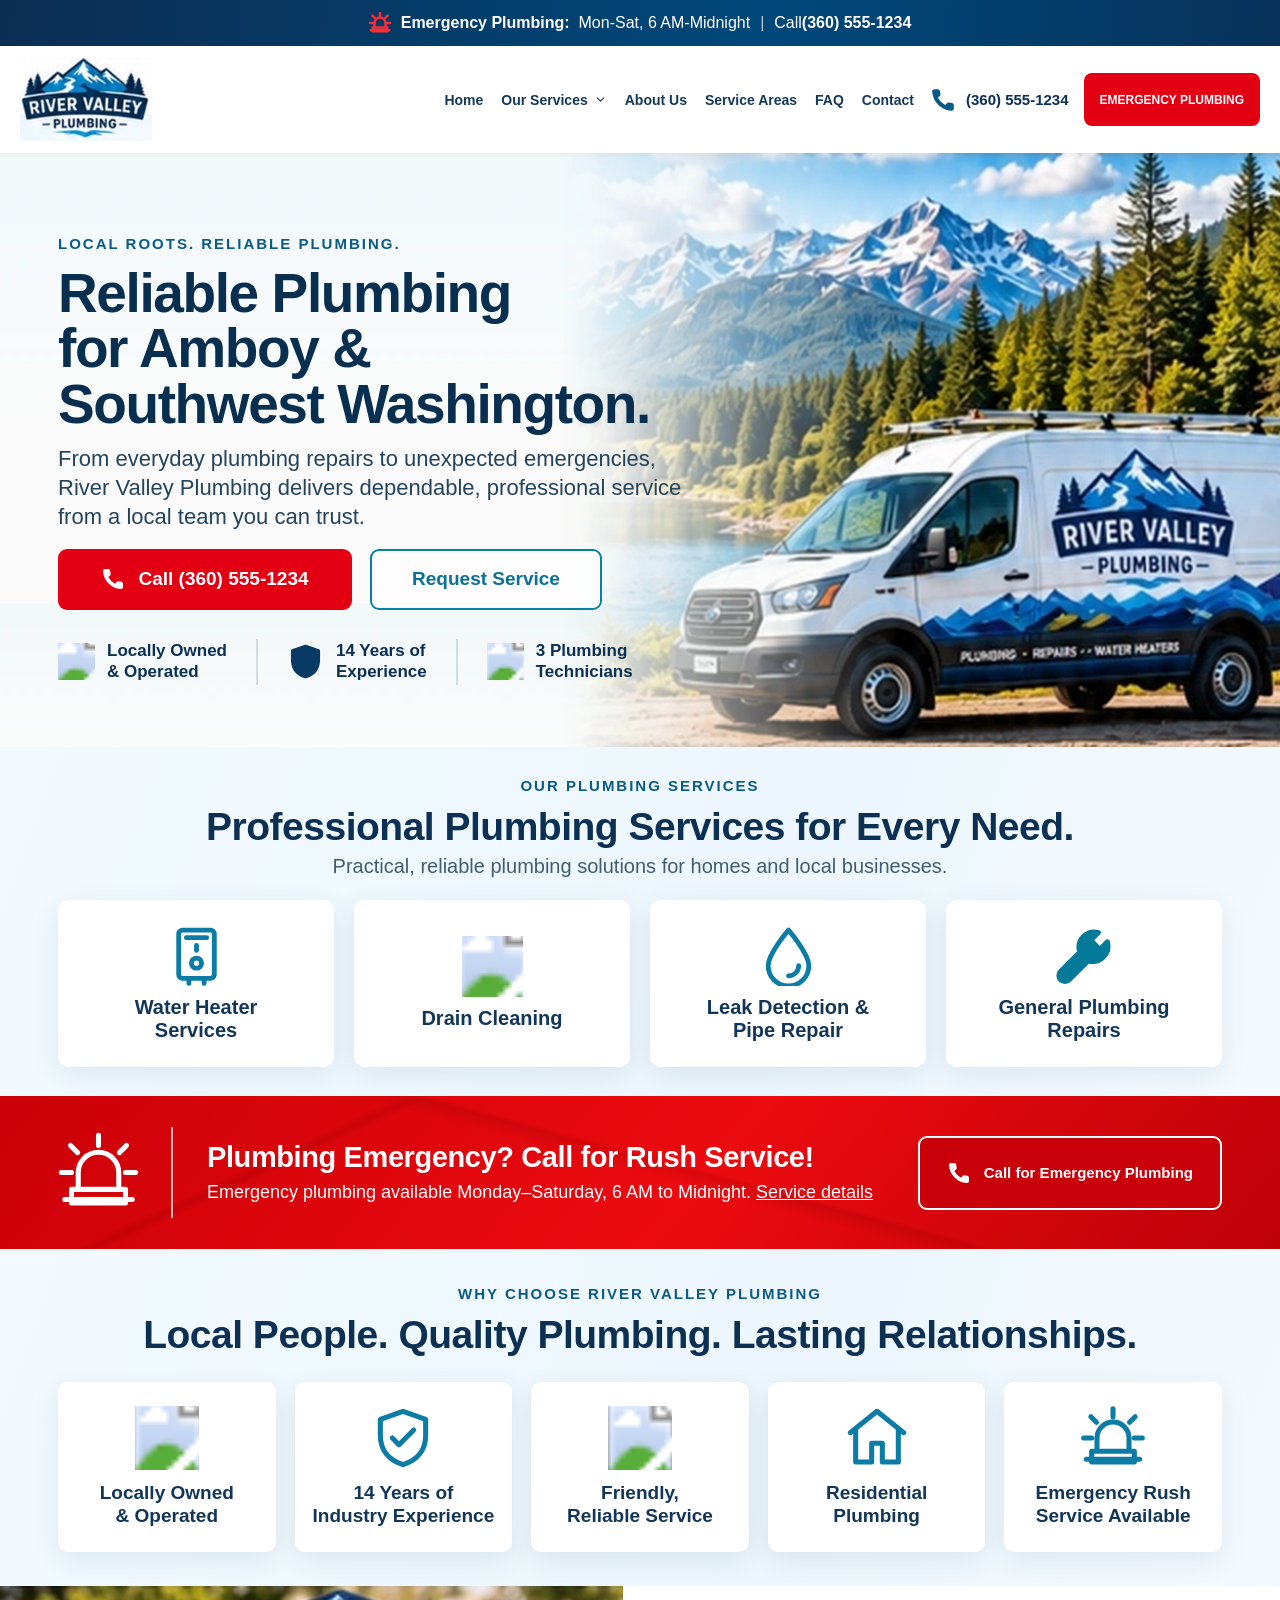
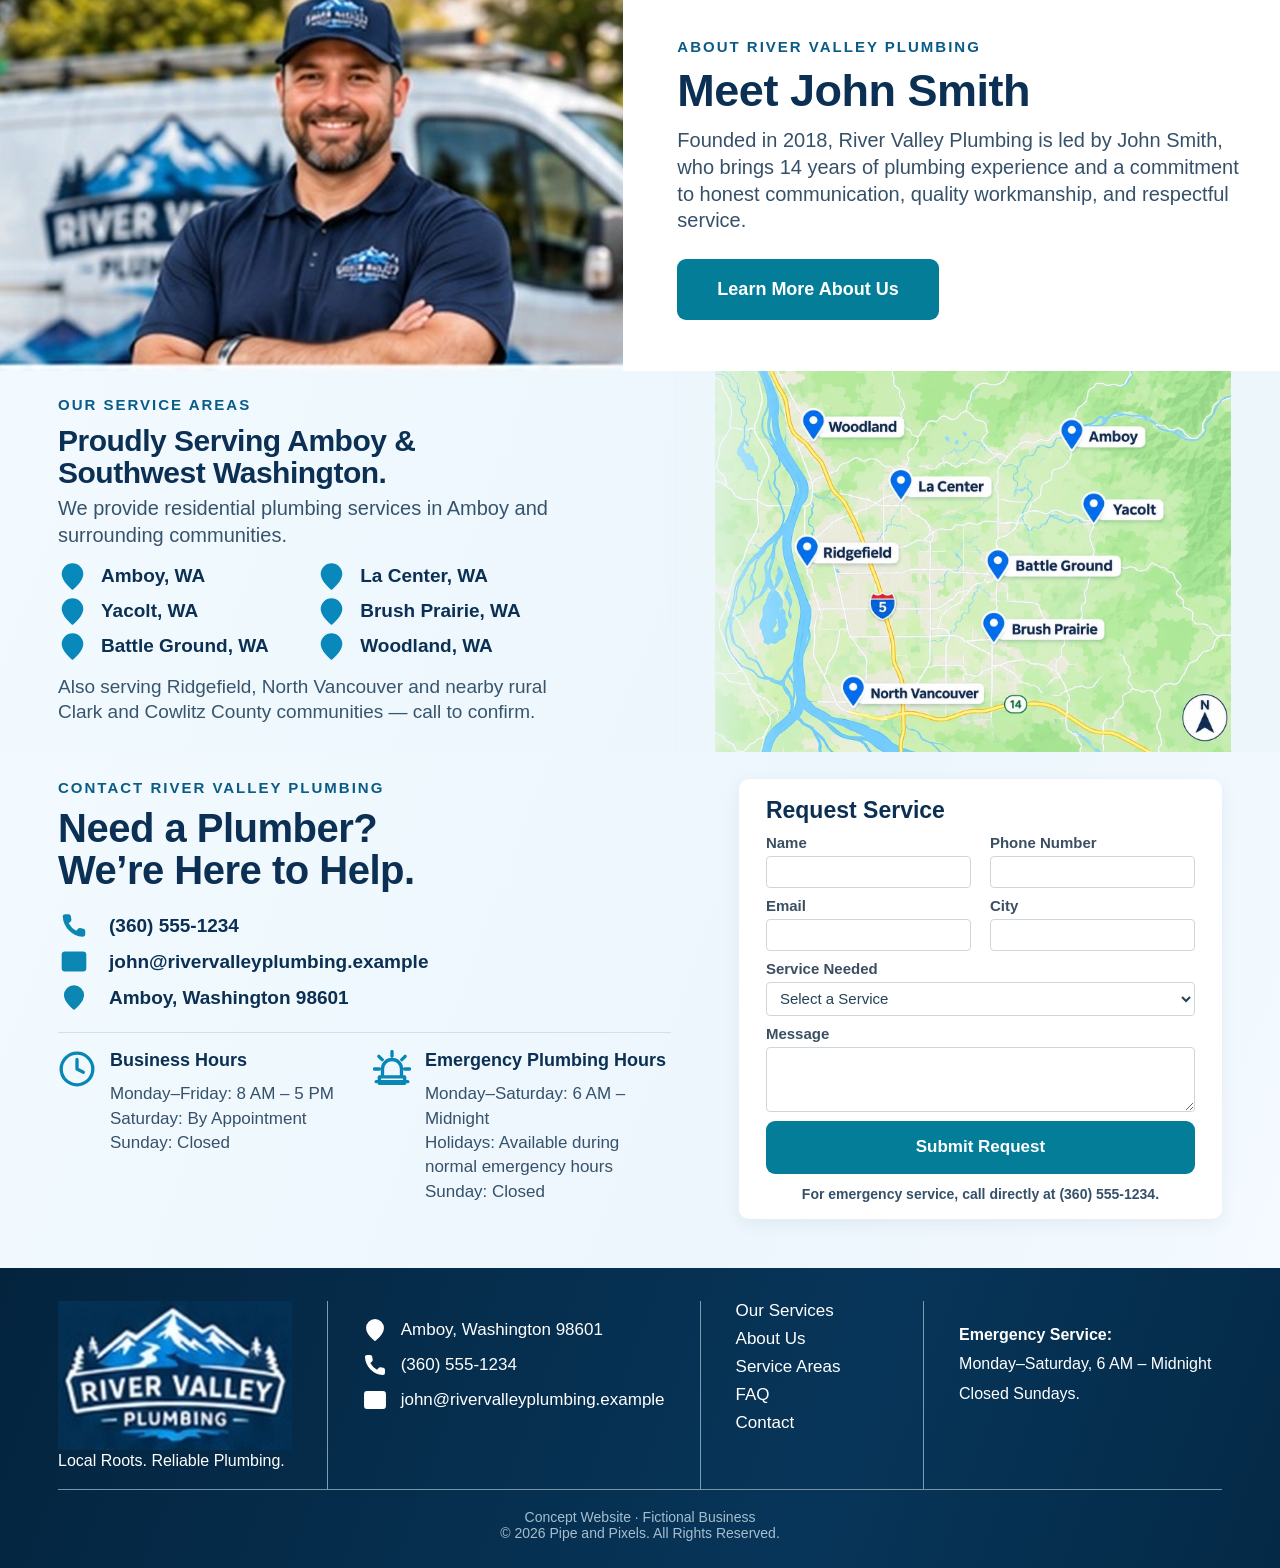
==== commit 375db27f: "Add branded social preview image and Open Graph metadata" ====
--- a/public/index.html
+++ b/public/index.html
@@ -10,7 +10,23 @@
   <link rel="stylesheet" href="styles.css">
   <script src="script.js" defer></script>
   <link rel="canonical" href="https://river-valley-demo.pages.dev/">
+  <!-- Social media previews -->
+  <meta property="og:type" content="website">
+  <meta property="og:site_name" content="Pipe and Pixels — Plumbing Website Concepts">
   <meta property="og:url" content="https://river-valley-demo.pages.dev/">
+  <meta property="og:title" content="River Valley Plumbing | Website Design Showcase | Pipe and Pixels">
+  <meta property="og:description" content="Explore a community-focused plumbing website concept by Pipe and Pixels, featuring mobile-friendly pages, local service details and convenient contact options. Fictional business demo.">
+  <meta property="og:image" content="https://river-valley-demo.pages.dev/assets/social-preview.png">
+  <meta property="og:image:secure_url" content="https://river-valley-demo.pages.dev/assets/social-preview.png">
+  <meta property="og:image:type" content="image/png">
+  <meta property="og:image:width" content="1200">
+  <meta property="og:image:height" content="630">
+  <meta property="og:image:alt" content="River Valley Plumbing website design showcase by Pipe and Pixels">
+  <meta name="twitter:card" content="summary_large_image">
+  <meta name="twitter:title" content="River Valley Plumbing | Website Design Showcase | Pipe and Pixels">
+  <meta name="twitter:description" content="Explore a community-focused plumbing website concept by Pipe and Pixels, featuring mobile-friendly pages, local service details and convenient contact options. Fictional business demo.">
+  <meta name="twitter:image" content="https://river-valley-demo.pages.dev/assets/social-preview.png">
+  <meta name="twitter:image:alt" content="River Valley Plumbing website design showcase by Pipe and Pixels">
 </head>
 <body>
   <svg aria-hidden="true" class="svg-sprite" xmlns="http://www.w3.org/2000/svg">
